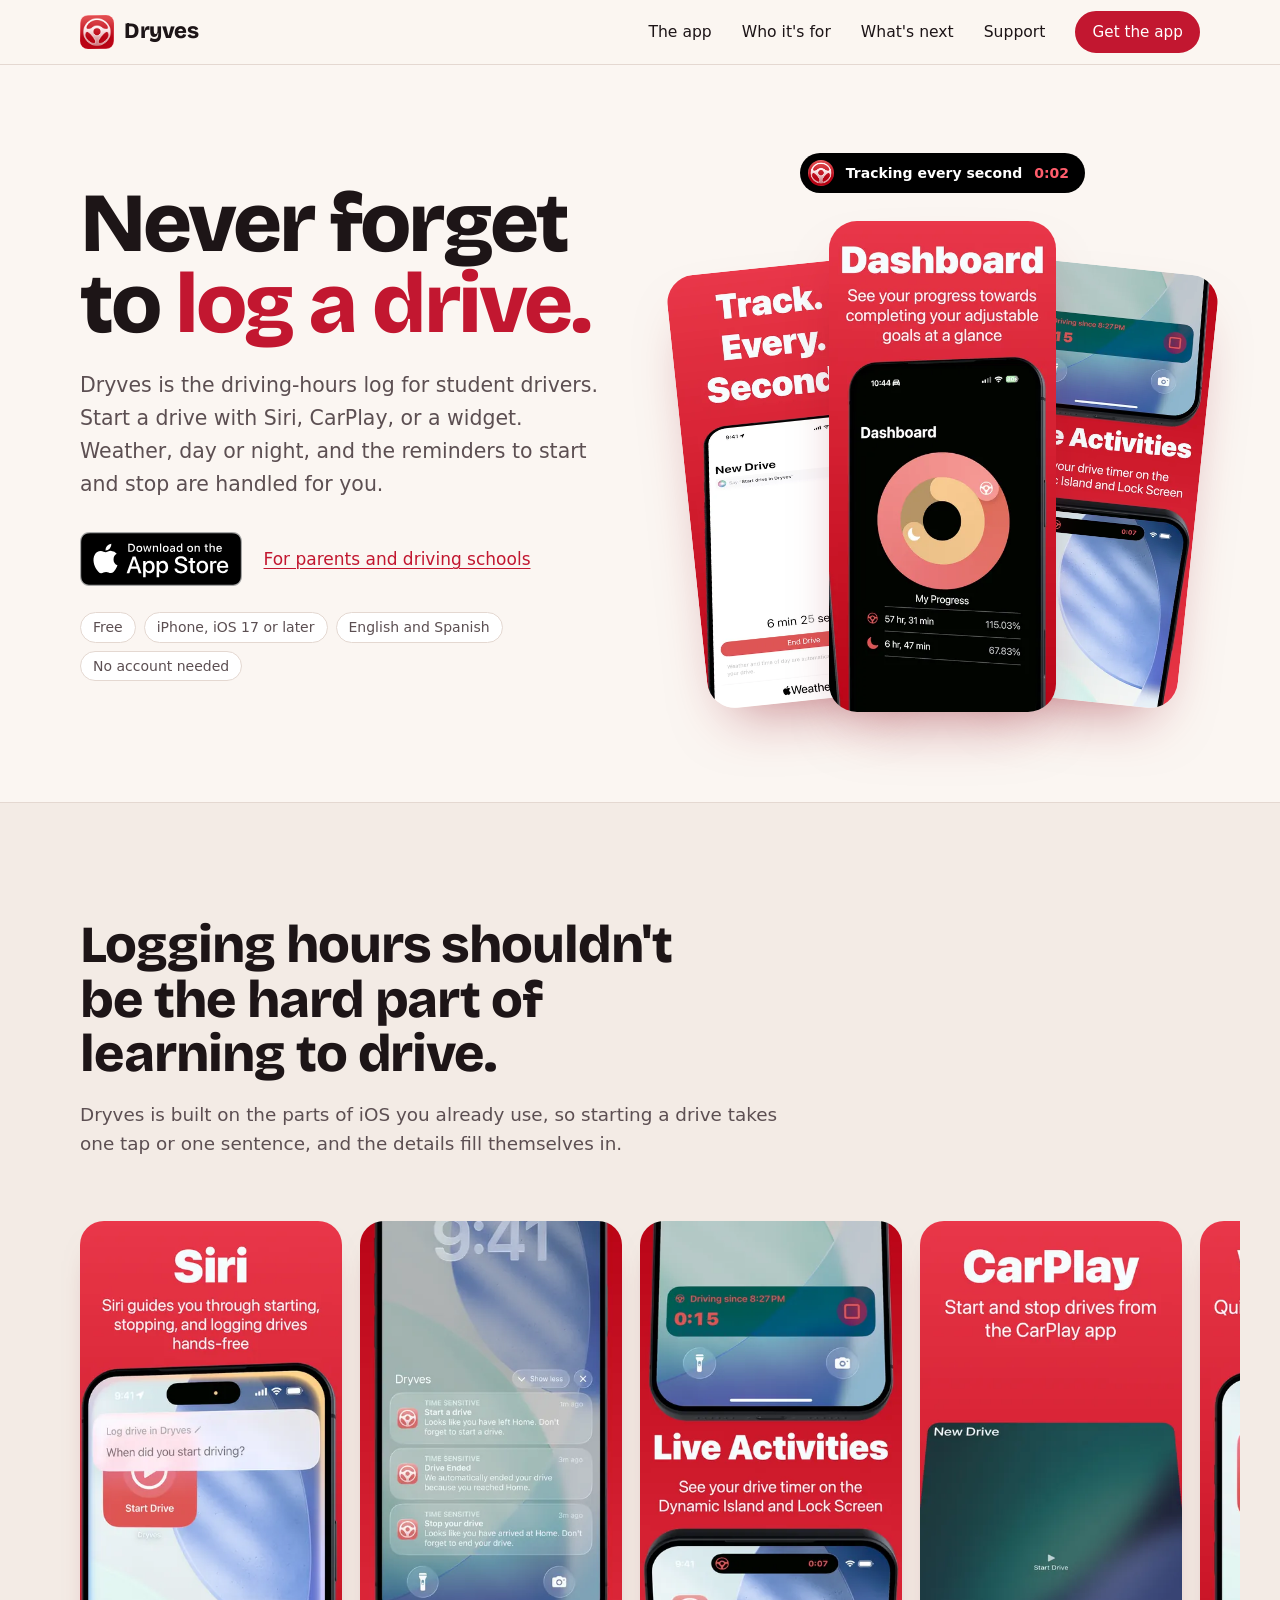
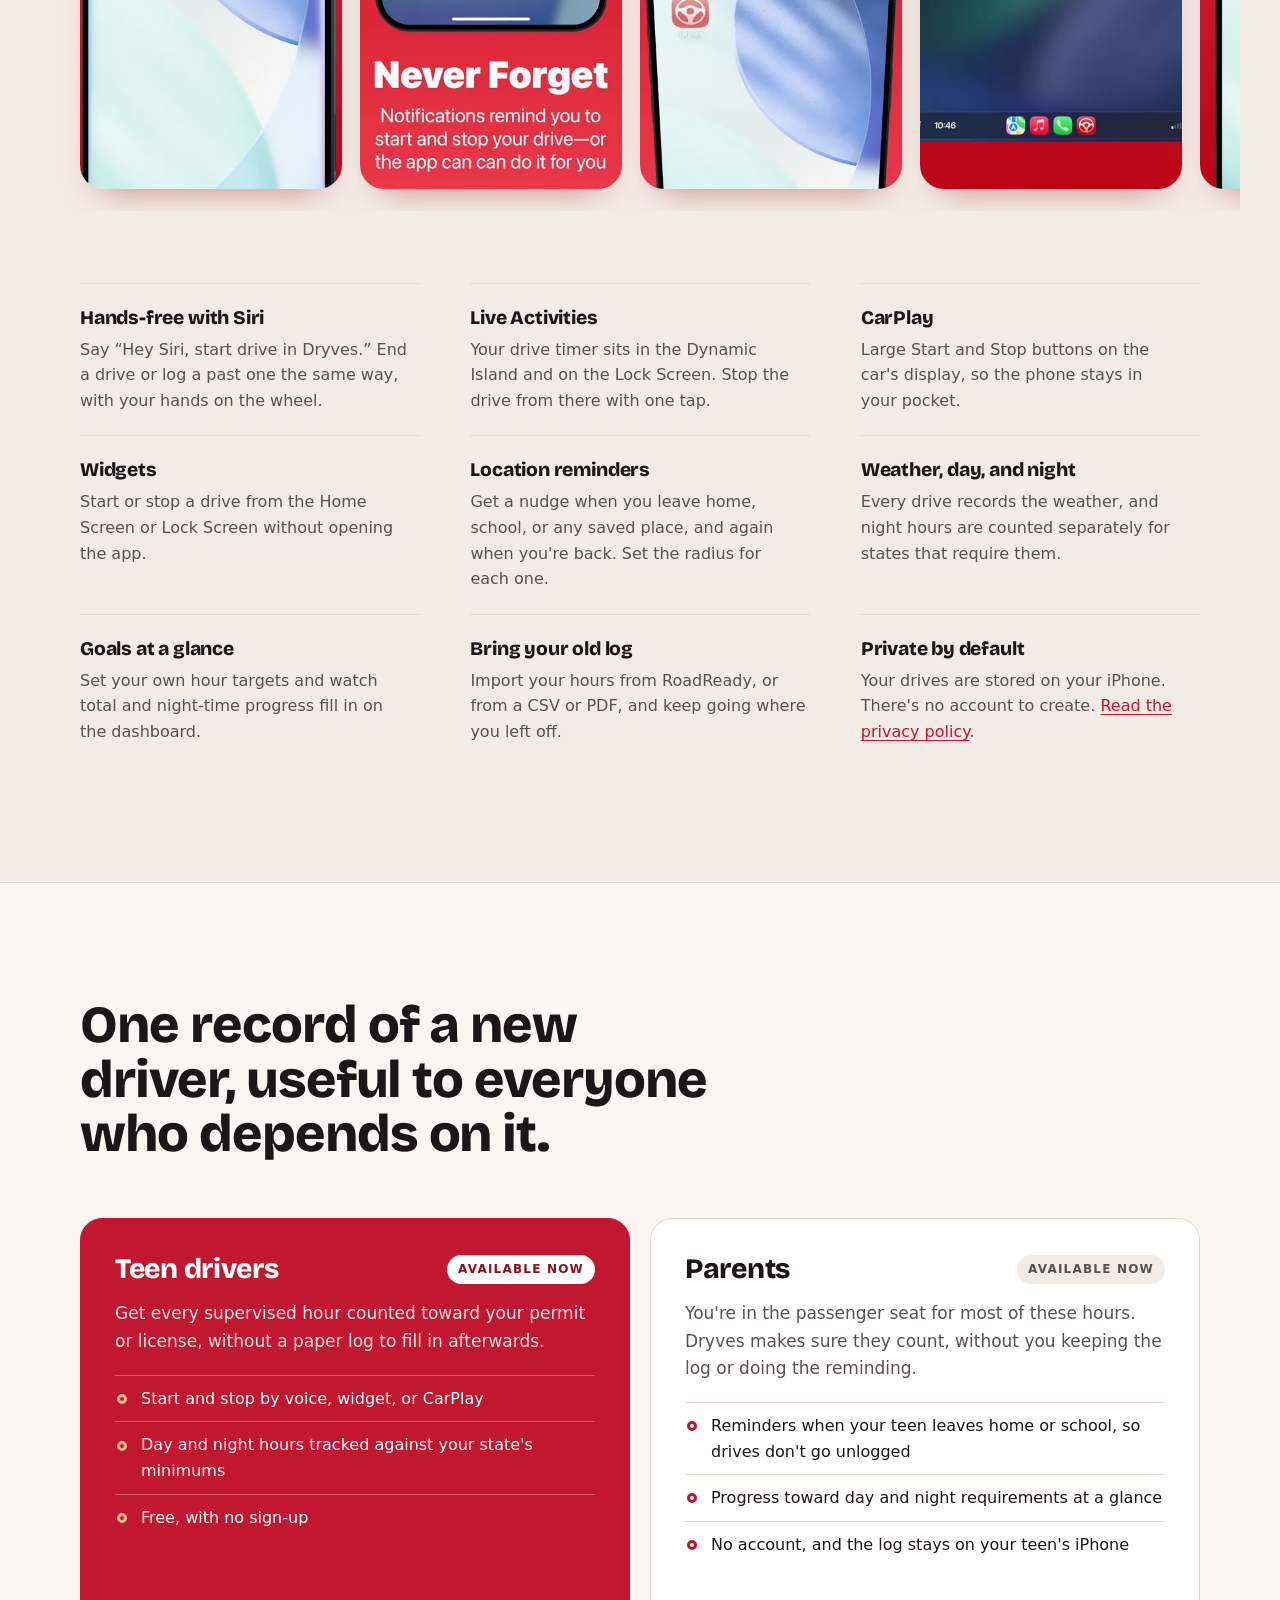
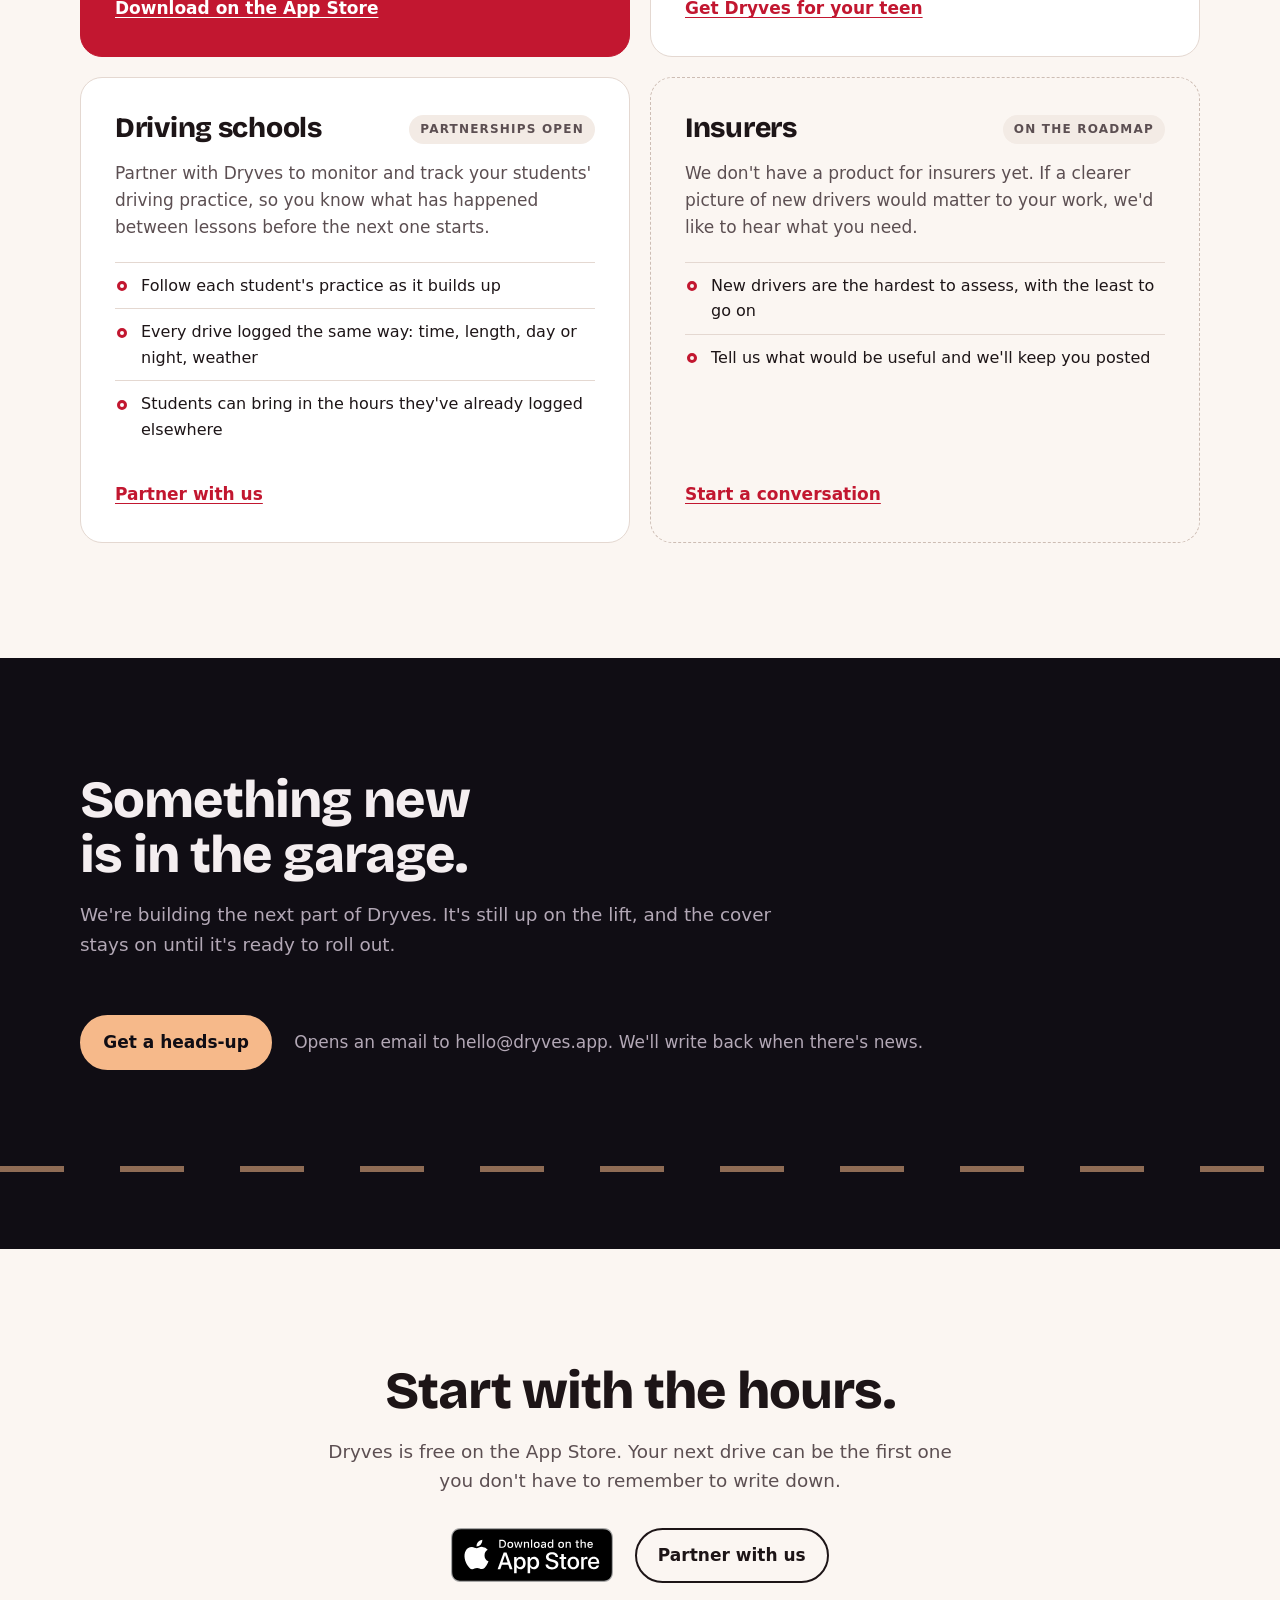
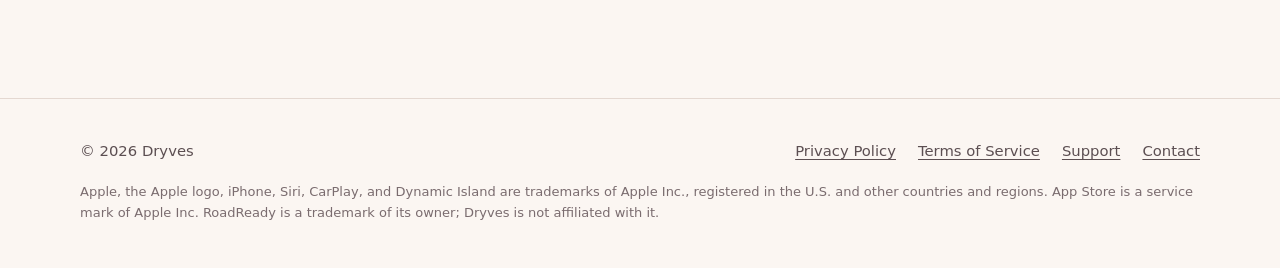
==== public/index.html @ 14ebb4ff "Move site into public/ so only site files are deployed Cloudflare Pages should publish public/ as it" ====
<!DOCTYPE html>
<html lang="en">
<head>
  <meta charset="UTF-8">
  <meta name="viewport" content="width=device-width, initial-scale=1.0">
  <title>Dryves — Never forget to log a drive</title>
  <meta name="description" content="Dryves is the smart driving-hours logger for student drivers, with Siri, CarPlay, Live Activities, and automatic weather and day/night tracking. Built for teen drivers, their parents, and driving schools.">
  <meta name="apple-itunes-app" content="app-id=6759067319">
  <meta name="theme-color" content="#fbf6f2">
  <link rel="canonical" href="https://dryves.app/">
  <link rel="icon" type="image/png" sizes="32x32" href="assets/favicon-32.png">
  <link rel="apple-touch-icon" href="assets/apple-touch-icon.png">
  <meta property="og:type" content="website">
  <meta property="og:url" content="https://dryves.app/">
  <meta property="og:title" content="Dryves — Never forget to log a drive">
  <meta property="og:description" content="The smart driving-hours logger for student drivers. Free on the App Store.">
  <meta property="og:image" content="https://dryves.app/assets/icon-512.png">
  <meta name="twitter:card" content="summary">
  <link rel="preload" href="assets/fonts/bricolage-grotesque-latin-wght.woff2" as="font" type="font/woff2" crossorigin>
  <link rel="stylesheet" href="index.css">
  <script type="application/ld+json">
  {
    "@context": "https://schema.org",
    "@type": "SoftwareApplication",
    "name": "Dryves - Smart Driving Logger",
    "operatingSystem": "iOS 17.0 or later",
    "applicationCategory": "EducationalApplication",
    "url": "https://dryves.app/",
    "downloadUrl": "https://apps.apple.com/us/app/dryves-smart-driving-logger/id6759067319",
    "image": "https://dryves.app/assets/icon-512.png",
    "offers": { "@type": "Offer", "price": "0", "priceCurrency": "USD" }
  }
  </script>
</head>
<body>
  <a class="skip" href="#main">Skip to content</a>

  <header class="site-header">
    <div class="wrap">
      <a class="brand" href="/" aria-current="page">
        <img src="assets/icon-96.png" alt="" width="34" height="34">Dryves
      </a>
      <nav class="site-nav" aria-label="Main">
        <a href="#app">The app</a>
        <a href="#who">Who it's for</a>
        <a href="#next">What's next</a>
        <a href="/support.html">Support</a>
        <a class="btn small" href="https://apps.apple.com/us/app/dryves-smart-driving-logger/id6759067319">Get the app</a>
      </nav>
    </div>
  </header>

  <main id="main">

    <section class="hero">
      <div class="wrap">
        <div>
          <h1>Never forget to <em>log a drive.</em></h1>
          <p class="lede">Dryves is the driving-hours log for student drivers. Start a drive with Siri, CarPlay, or a widget. Weather, day or night, and the reminders to start and stop are handled for you.</p>
          <div class="cta">
            <a class="badge-link" href="https://apps.apple.com/us/app/dryves-smart-driving-logger/id6759067319">
              <img src="assets/app-store-badge.svg" alt="Download on the App Store" width="162" height="54">
            </a>
            <a href="#who">For parents and driving schools</a>
          </div>
          <ul class="facts">
            <li>Free</li>
            <li>iPhone, iOS 17 or later</li>
            <li>English and Spanish</li>
            <li>No account needed</li>
          </ul>
        </div>

        <div class="fan-col">
          <p class="island">
            <img src="assets/icon-96.png" alt="" width="26" height="26">
            Tracking every second
            <time id="timer" aria-hidden="true">0:00</time>
          </p>
        <div class="fan">
          <img src="assets/screenshots/new-drive-400.webp" srcset="assets/screenshots/new-drive-400.webp 400w, assets/screenshots/new-drive.webp 800w" sizes="(max-width: 860px) 42vw, 22vw" width="800" height="1734" alt="Dryves New Drive screen with a running drive timer and an End Drive button.">
          <img src="assets/screenshots/dashboard-400.webp" srcset="assets/screenshots/dashboard-400.webp 400w, assets/screenshots/dashboard.webp 800w" sizes="(max-width: 860px) 48vw, 25vw" width="800" height="1734" alt="Dryves Dashboard showing a progress ring with total and night hours measured against goals.">
          <img src="assets/screenshots/live-activities-400.webp" srcset="assets/screenshots/live-activities-400.webp 400w, assets/screenshots/live-activities.webp 800w" sizes="(max-width: 860px) 42vw, 22vw" width="800" height="1734" alt="A Dryves drive timer shown in the Dynamic Island and on the Lock Screen.">
        </div>
        </div>
      </div>
    </section>

    <section class="app" id="app">
      <div class="wrap">
        <div class="section-head">
          <h2>Logging hours shouldn't be the hard part of learning to drive.</h2>
          <p>Dryves is built on the parts of iOS you already use, so starting a drive takes one tap or one sentence, and the details fill themselves in.</p>
        </div>

        <div class="strip" role="region" aria-label="App screenshots" tabindex="0">
          <img loading="lazy" src="assets/screenshots/siri-400.webp" srcset="assets/screenshots/siri-400.webp 400w, assets/screenshots/siri.webp 800w" sizes="262px" width="800" height="1734" alt="Siri: Siri guides you through starting, stopping, and logging drives hands-free.">
          <img loading="lazy" src="assets/screenshots/reminders-400.webp" srcset="assets/screenshots/reminders-400.webp 400w, assets/screenshots/reminders.webp 800w" sizes="262px" width="800" height="1734" alt="Never Forget: notifications remind you to start and stop your drive, or the app can do it for you.">
          <img loading="lazy" src="assets/screenshots/live-activities-400.webp" srcset="assets/screenshots/live-activities-400.webp 400w, assets/screenshots/live-activities.webp 800w" sizes="262px" width="800" height="1734" alt="Live Activities: see your drive timer on the Dynamic Island and Lock Screen.">
          <img loading="lazy" src="assets/screenshots/carplay-400.webp" srcset="assets/screenshots/carplay-400.webp 400w, assets/screenshots/carplay.webp 800w" sizes="262px" width="800" height="1734" alt="CarPlay: start and stop drives from the CarPlay app.">
          <img loading="lazy" src="assets/screenshots/widgets-400.webp" srcset="assets/screenshots/widgets-400.webp 400w, assets/screenshots/widgets.webp 800w" sizes="262px" width="800" height="1734" alt="Widgets: quickly start and stop drives with widgets.">
          <img loading="lazy" src="assets/screenshots/automation-400.webp" srcset="assets/screenshots/automation-400.webp 400w, assets/screenshots/automation.webp 800w" sizes="262px" width="800" height="1734" alt="Automation: weather and time of day are automatically set for your drives.">
          <img loading="lazy" src="assets/screenshots/import-400.webp" srcset="assets/screenshots/import-400.webp 400w, assets/screenshots/import.webp 800w" sizes="262px" width="800" height="1734" alt="Import Drives Effortlessly: import drives from RoadReady in less than a minute.">
          <img loading="lazy" src="assets/screenshots/drive-log-400.webp" srcset="assets/screenshots/drive-log-400.webp 400w, assets/screenshots/drive-log.webp 800w" sizes="262px" width="800" height="1734" alt="Comprehensive Log: detailed information is stored for each drive in a searchable list.">
          <img loading="lazy" src="assets/screenshots/dashboard-400.webp" srcset="assets/screenshots/dashboard-400.webp 400w, assets/screenshots/dashboard.webp 800w" sizes="262px" width="800" height="1734" alt="Dashboard: see your progress towards completing your adjustable goals at a glance.">
        </div>

        <ul class="features">
          <li>
            <h3>Hands-free with Siri</h3>
            <p>Say “Hey Siri, start drive in Dryves.” End a drive or log a past one the same way, with your hands on the wheel.</p>
          </li>
          <li>
            <h3>Live Activities</h3>
            <p>Your drive timer sits in the Dynamic Island and on the Lock Screen. Stop the drive from there with one tap.</p>
          </li>
          <li>
            <h3>CarPlay</h3>
            <p>Large Start and Stop buttons on the car's display, so the phone stays in your pocket.</p>
          </li>
          <li>
            <h3>Widgets</h3>
            <p>Start or stop a drive from the Home Screen or Lock Screen without opening the app.</p>
          </li>
          <li>
            <h3>Location reminders</h3>
            <p>Get a nudge when you leave home, school, or any saved place, and again when you're back. Set the radius for each one.</p>
          </li>
          <li>
            <h3>Weather, day, and night</h3>
            <p>Every drive records the weather, and night hours are counted separately for states that require them.</p>
          </li>
          <li>
            <h3>Goals at a glance</h3>
            <p>Set your own hour targets and watch total and night-time progress fill in on the dashboard.</p>
          </li>
          <li>
            <h3>Bring your old log</h3>
            <p>Import your hours from RoadReady, or from a CSV or PDF, and keep going where you left off.</p>
          </li>
          <li>
            <h3>Private by default</h3>
            <p>Your drives are stored on your iPhone. There's no account to create. <a href="/privacy.html">Read the privacy policy</a>.</p>
          </li>
        </ul>
      </div>
    </section>

    <section id="who">
      <div class="wrap">
        <div class="section-head">
          <h2>One record of a new driver, useful to everyone who depends on it.</h2>
        </div>

        <div class="audiences">
          <article class="aud now">
            <div class="aud-head">
              <h3>Teen drivers</h3>
              <p class="tag">Available now</p>
            </div>
            <p>Get every supervised hour counted toward your permit or license, without a paper log to fill in afterwards.</p>
            <ul>
              <li>Start and stop by voice, widget, or CarPlay</li>
              <li>Day and night hours tracked against your state's minimums</li>
              <li>Free, with no sign-up</li>
            </ul>
            <a class="more" href="https://apps.apple.com/us/app/dryves-smart-driving-logger/id6759067319">Download on the App Store</a>
          </article>

          <article class="aud">
            <div class="aud-head">
              <h3>Parents</h3>
              <p class="tag">Available now</p>
            </div>
            <p>You're in the passenger seat for most of these hours. Dryves makes sure they count, without you keeping the log or doing the reminding.</p>
            <ul>
              <li>Reminders when your teen leaves home or school, so drives don't go unlogged</li>
              <li>Progress toward day and night requirements at a glance</li>
              <li>No account, and the log stays on your teen's iPhone</li>
            </ul>
            <a class="more" href="https://apps.apple.com/us/app/dryves-smart-driving-logger/id6759067319">Get Dryves for your teen</a>
          </article>

          <article class="aud">
            <div class="aud-head">
              <h3>Driving schools</h3>
              <p class="tag">Partnerships open</p>
            </div>
            <p>Partner with Dryves to monitor and track your students' driving practice, so you know what has happened between lessons before the next one starts.</p>
            <ul>
              <li>Follow each student's practice as it builds up</li>
              <li>Every drive logged the same way: time, length, day or night, weather</li>
              <li>Students can bring in the hours they've already logged elsewhere</li>
            </ul>
            <a class="more" href="mailto:partners@dryves.app?subject=Dryves%20for%20driving%20schools">Partner with us</a>
          </article>

          <article class="aud later">
            <div class="aud-head">
              <h3>Insurers</h3>
              <p class="tag">On the roadmap</p>
            </div>
            <p>We don't have a product for insurers yet. If a clearer picture of new drivers would matter to your work, we'd like to hear what you need.</p>
            <ul>
              <li>New drivers are the hardest to assess, with the least to go on</li>
              <li>Tell us what would be useful and we'll keep you posted</li>
            </ul>
            <a class="more" href="mailto:partners@dryves.app?subject=Dryves%20and%20insurance">Start a conversation</a>
          </article>
        </div>
      </div>
    </section>

    <section class="night" id="next">
      <div class="wrap">
        <div class="section-head">
          <h2>Something new is in the garage.</h2>
          <p>We're building the next part of Dryves. It's still up on the lift, and the cover stays on until it's ready to roll out.</p>
        </div>
        <div class="cta-row">
          <a class="btn" href="mailto:hello@dryves.app?subject=Tell%20me%20what%27s%20next%20for%20Dryves">Get a heads-up</a>
          <span>Opens an email to hello@dryves.app. We'll write back when there's news.</span>
        </div>
      </div>
      <div class="lane" aria-hidden="true"></div>
    </section>

    <section class="closing">
      <div class="wrap">
        <h2>Start with the hours.</h2>
        <p>Dryves is free on the App Store. Your next drive can be the first one you don't have to remember to write down.</p>
        <div class="cta">
          <a class="badge-link" href="https://apps.apple.com/us/app/dryves-smart-driving-logger/id6759067319">
            <img src="assets/app-store-badge.svg" alt="Download on the App Store" width="162" height="54">
          </a>
          <a class="btn ghost" href="mailto:partners@dryves.app?subject=Dryves%20partnership">Partner with us</a>
        </div>
      </div>
    </section>

  </main>

  <footer class="site-footer">
    <div class="wrap">
      <span>&copy; <span id="year">2026</span> Dryves</span>
      <nav aria-label="Footer">
        <a href="/privacy.html">Privacy Policy</a>
        <a href="/terms.html">Terms of Service</a>
        <a href="/support.html">Support</a>
        <a href="mailto:hello@dryves.app">Contact</a>
      </nav>
      <p class="legal">Apple, the Apple logo, iPhone, Siri, CarPlay, and Dynamic Island are trademarks of Apple Inc., registered in the U.S. and other countries and regions. App Store is a service mark of Apple Inc. RoadReady is a trademark of its owner; Dryves is not affiliated with it.</p>
    </div>
  </footer>

  <script>
    document.getElementById('year').textContent = new Date().getFullYear();
    (function () {
      var el = document.getElementById('timer'), start = Date.now();
      setInterval(function () {
        var s = Math.floor((Date.now() - start) / 1000);
        el.textContent = Math.floor(s / 60) + ':' + String(s % 60).padStart(2, '0');
      }, 1000);
    })();
  </script>
</body>
</html>
---- public/index.css ----
/* Dryves — dryves.app */

@font-face {
  font-family: "Bricolage Grotesque";
  font-style: normal;
  font-weight: 200 800;
  font-display: swap;
  src: url("assets/fonts/bricolage-grotesque-latin-wght.woff2") format("woff2");
}

:root {
  color-scheme: light;

  --red: #e93749;        /* App Store screenshot red */
  --red-deep: #c21730;   /* buttons, links: passes AA with white */
  --red-ink: #8f0e20;
  --peach: #f6b98a;      /* the "day" arc on the in-app progress ring */
  --paper: #fbf6f2;
  --paper-2: #f3ebe5;
  --ink: #1d1517;
  --ink-2: #5c4f52;
  --rule: #e4d8d1;
  --night: #100d14;
  --night-2: #1b1622;
  --night-rule: #322a3b;
  --night-ink: #f4eef0;
  --night-ink-2: #b3a8b6;

  --display: "Bricolage Grotesque", ui-rounded, system-ui, sans-serif;
  --body: system-ui, -apple-system, "Segoe UI", Roboto, "Helvetica Neue", sans-serif;

  --wrap: 1120px;
  --gutter: clamp(20px, 5vw, 40px);
  --radius: 22px;
}

*, *::before, *::after { box-sizing: border-box; }

html { scroll-behavior: smooth; scroll-padding-top: 84px; -webkit-text-size-adjust: 100%; }

body {
  margin: 0;
  background: var(--paper);
  color: var(--ink);
  font-family: var(--body);
  font-size: 1.0625rem;
  line-height: 1.6;
  -webkit-font-smoothing: antialiased;
}

img { max-width: 100%; height: auto; display: block; }

a { color: var(--red-deep); text-underline-offset: 0.18em; text-decoration-thickness: 0.07em; }
::selection { background: var(--red-deep); color: #fff; }
.night ::selection { background: var(--peach); color: var(--night); }
.aud.now ::selection { background: #fff; color: var(--red-ink); }
a:hover { color: var(--red-ink); }

:focus-visible { outline: 3px solid var(--red-deep); outline-offset: 3px; border-radius: 6px; }
.night :focus-visible { outline-color: var(--peach); }
.aud.now :focus-visible { outline-color: #fff; }

h1, h2, h3 {
  font-family: var(--display);
  font-weight: 800;
  letter-spacing: -0.02em;
  line-height: 1.05;
  margin: 0;
  text-wrap: balance;
}
h1 { font-size: clamp(2.75rem, 7.2vw, 5.25rem); letter-spacing: -0.035em; line-height: 0.96; }
h2 { font-size: clamp(2rem, 4.4vw, 3.25rem); }
h3 { font-size: 1.375rem; letter-spacing: -0.01em; line-height: 1.2; }
p { margin: 0; text-wrap: pretty; }

.wrap { width: 100%; max-width: calc(var(--wrap) + 2 * var(--gutter)); margin-inline: auto; padding-inline: var(--gutter); }

.skip {
  position: absolute; left: 12px; top: -60px; z-index: 100;
  background: var(--ink); color: #fff; padding: 10px 16px; border-radius: 10px;
}
.skip:focus, .skip:hover { color: #fff; }
.skip:focus { top: 12px; }

/* ---------- Header ---------- */

.site-header {
  position: sticky; top: 0; z-index: 50;
  background: color-mix(in srgb, var(--paper) 86%, transparent);
  backdrop-filter: saturate(1.4) blur(14px);
  -webkit-backdrop-filter: saturate(1.4) blur(14px);
  border-bottom: 1px solid var(--rule);
}
.site-header .wrap { display: flex; align-items: center; gap: 20px; min-height: 64px; }

.brand {
  display: inline-flex; align-items: center; gap: 10px;
  font-family: var(--display); font-weight: 800; font-size: 1.375rem; letter-spacing: -0.02em;
  color: var(--ink); text-decoration: none;
}
.brand:hover { color: var(--ink); }
.brand img { width: 34px; height: 34px; border-radius: 8px; }

.site-nav { margin-left: auto; display: flex; align-items: center; gap: clamp(14px, 2.4vw, 30px); }
.site-nav a { color: var(--ink); text-decoration: none; font-size: 0.975rem; font-weight: 500; padding-block: 10px; }
.site-nav a:hover, .site-nav a[aria-current="page"] { color: var(--red-deep); }

.btn {
  display: inline-flex; align-items: center; justify-content: center; gap: 8px;
  padding: 0.7em 1.25em; border-radius: 999px;
  background: var(--red-deep); color: #fff; font-weight: 650; text-decoration: none;
  border: 2px solid var(--red-deep);
  transition: background-color 0.15s, border-color 0.15s, color 0.15s;
}
.btn:active { transform: translateY(1px); }
.btn:hover { background: var(--red-ink); border-color: var(--red-ink); color: #fff; }
.btn.small { padding: 0.45em 1em; font-size: 0.95rem; }
.site-nav a.btn, .site-nav a.btn:hover { color: #fff; }
.btn.ghost { background: transparent; color: var(--ink); border-color: var(--ink); }
.btn.ghost:hover { background: var(--ink); color: var(--paper); border-color: var(--ink); }
.night .btn { background: var(--peach); border-color: var(--peach); color: var(--night); }
.night .btn:hover { background: #fff; border-color: #fff; color: var(--night); }

@media (max-width: 760px) {
  .site-nav a:not(.btn) { display: none; }
}

/* ---------- Hero ---------- */

.hero { padding-block: clamp(40px, 7vw, 88px) clamp(48px, 7vw, 96px); overflow: hidden; }
.hero .wrap { display: grid; grid-template-columns: minmax(0, 1.05fr) minmax(0, 1fr); gap: clamp(32px, 5vw, 72px); align-items: center; }

/* Live Activity–style pill: the app's own drive timer, counting your time on the page */
.fan-col { display: grid; justify-items: center; gap: clamp(18px, 2.4vw, 28px); min-width: 0; }
.island {
  display: inline-flex; align-items: center; gap: 12px;
  background: #000; color: #fff; border-radius: 999px;
  padding: 7px 16px 7px 8px;
  font-size: 0.875rem; font-weight: 550;
}
.island img { width: 26px; height: 26px; border-radius: 50%; }
.island time {
  color: #ff5d6c; font-variant-numeric: tabular-nums; font-weight: 700;
  min-width: 3.2ch; text-align: right;
}

.hero h1 em { font-style: normal; color: var(--red-deep); }
.hero .lede { margin-top: 24px; font-size: clamp(1.125rem, 1.6vw, 1.3rem); color: var(--ink-2); max-width: 34em; }
.hero .cta { margin-top: 32px; display: flex; flex-wrap: wrap; align-items: center; gap: 14px 22px; }
.badge-link { display: inline-block; border-radius: 9px; transition: transform 0.25s cubic-bezier(0.16, 1, 0.3, 1); }
.badge-link:hover { transform: translateY(-2px); }
.badge-link:active { transform: none; }
.badge-link img { height: 54px; width: auto; }
.facts { margin: 26px 0 0; padding: 0; list-style: none; display: flex; flex-wrap: wrap; gap: 8px; font-size: 0.875rem; color: var(--ink-2); }
.facts li { border: 1px solid var(--rule); border-radius: 999px; padding: 3px 12px; background: #fff; }

.fan { display: flex; justify-content: center; align-items: center; width: 100%; }
.fan img {
  width: 39%; flex: none; border-radius: clamp(16px, 2.4vw, 28px);
  box-shadow: 0 30px 60px -28px rgba(143, 14, 32, 0.55), 0 2px 0 rgba(255, 255, 255, 0.25) inset;
}
.fan img:nth-child(1) { transform: rotate(-6deg) translateY(4%); margin-right: -11%; }
.fan img:nth-child(2) { z-index: 1; width: 44%; }
.fan img:nth-child(3) { transform: rotate(6deg) translateY(4%); margin-left: -11%; }

/* the one authored moment: the side screens deal out from behind the centre one */
@media (prefers-reduced-motion: no-preference) {
  .fan img:nth-child(1) { animation: deal-left 0.9s cubic-bezier(0.16, 1, 0.3, 1) 0.15s backwards; }
  .fan img:nth-child(3) { animation: deal-right 0.9s cubic-bezier(0.16, 1, 0.3, 1) 0.15s backwards; }
}
@keyframes deal-left { from { transform: translateX(52%) scale(0.94); } }
@keyframes deal-right { from { transform: translateX(-52%) scale(0.94); } }

@media (max-width: 860px) {
  .hero .wrap { grid-template-columns: 1fr; }
  .fan-col { max-width: 520px; margin-inline: auto; }
}

/* ---------- Sections ---------- */

section { padding-block: clamp(64px, 9vw, 120px); }
.section-head { max-width: 46rem; margin-bottom: clamp(32px, 5vw, 56px); }
.section-head p { margin-top: 18px; font-size: 1.15rem; color: var(--ink-2); }
.night .section-head p { color: var(--night-ink-2); }

/* Screenshot strip */
.app { background: var(--paper-2); border-block: 1px solid var(--rule); }
.strip {
  display: flex; gap: 18px; overflow-x: auto; scroll-snap-type: x proximity;
  padding: 6px var(--gutter) 22px; margin-inline: calc(-1 * var(--gutter));
  scrollbar-width: thin; scrollbar-color: var(--red-deep) transparent;
}
.strip::-webkit-scrollbar { height: 6px; }
.strip::-webkit-scrollbar-thumb { background: var(--red-deep); border-radius: 999px; }
.strip::-webkit-scrollbar-track { background: transparent; }
.strip img {
  flex: none; width: min(262px, 68vw); border-radius: 24px; scroll-snap-align: center;
  box-shadow: 0 18px 34px -22px rgba(143, 14, 32, 0.6);
}

.features {
  list-style: none; margin: clamp(40px, 6vw, 72px) 0 0; padding: 0;
  display: grid; grid-template-columns: repeat(auto-fit, minmax(250px, 1fr)); gap: 0 clamp(28px, 4vw, 56px);
}
.features li { padding: 22px 0; border-top: 1px solid var(--rule); }
.features h3 { font-size: 1.2rem; }
.features p { margin-top: 8px; color: var(--ink-2); font-size: 1rem; }

/* Audiences */
.audiences { display: grid; grid-template-columns: repeat(2, minmax(0, 1fr)); gap: 20px; }
.aud {
  display: flex; flex-direction: column; background: #fff; border: 1px solid var(--rule);
  border-radius: var(--radius); padding: clamp(24px, 3vw, 34px);
}
.aud.now { background: var(--red-deep); border-color: var(--red-deep); color: #fff; }
.aud-head { display: flex; flex-wrap: wrap; align-items: center; justify-content: space-between; gap: 10px 16px; }
.tag {
  font-size: 0.75rem; font-weight: 700; letter-spacing: 0.1em; text-transform: uppercase;
  padding: 5px 11px; border-radius: 999px; background: var(--paper-2); color: var(--ink-2);
}
.aud.now .tag { background: #fff; color: var(--red-ink); }
.aud h3 { font-size: 1.75rem; }
.aud > p { margin-top: 14px; color: var(--ink-2); }
.aud.now > p { color: #ffe3e6; }
.aud ul { margin: 20px 0 28px; padding: 0; list-style: none; font-size: 1rem; }
.aud li { padding: 10px 0 10px 26px; border-top: 1px solid var(--rule); position: relative; }
.aud.now li { border-color: rgba(255, 255, 255, 0.28); }
.aud li::before {
  content: ""; position: absolute; left: 2px; top: 1.15em; width: 10px; height: 10px; border-radius: 50%;
  border: 3px solid var(--red-deep);
}
.aud.now li::before { border-color: var(--peach); }
.aud .more { margin-top: auto; font-weight: 650; }
.aud.now .more { color: #fff; }

.aud.later { background: transparent; border-style: dashed; border-color: #cdbdb4; }

@media (max-width: 760px) { .audiences { grid-template-columns: 1fr; } }

/* What's next — the night section */
.night { background: var(--night); color: var(--night-ink); position: relative; overflow: hidden; }
.night::before {
  /* headlights on a dark road */
  content: ""; position: absolute; inset: auto -10% -55% -10%; height: 90%;
  background: radial-gradient(50% 60% at 50% 100%, rgba(233, 55, 73, 0.34), transparent 70%);
  pointer-events: none;
}
.night .wrap { position: relative; }
.night a { color: var(--peach); }
.night .cta-row { margin-top: 0; display: flex; flex-wrap: wrap; align-items: center; gap: 14px 22px; color: var(--night-ink-2); }

/* a road centre line running out of the section */
.lane {
  position: relative; height: 6px; margin-top: clamp(56px, 8vw, 96px); margin-bottom: calc(-1 * clamp(20px, 3vw, 40px));
  background: repeating-linear-gradient(90deg, var(--peach) 0 64px, transparent 64px 120px); opacity: 0.55;
}

/* Closing CTA */
.closing { text-align: center; }
.closing h2 { max-width: 16em; margin-inline: auto; }
.closing p { margin: 18px auto 0; max-width: 34em; color: var(--ink-2); font-size: 1.15rem; }
.closing .cta { margin-top: 32px; display: flex; flex-wrap: wrap; justify-content: center; align-items: center; gap: 14px 22px; }

/* ---------- Footer ---------- */

.site-footer { border-top: 1px solid var(--rule); padding-block: 32px 44px; font-size: 0.925rem; color: var(--ink-2); }
.site-footer .wrap { display: flex; flex-wrap: wrap; gap: 12px 28px; align-items: center; }
.site-footer nav { display: flex; flex-wrap: wrap; gap: 0 22px; margin-left: auto; }
.site-footer a { color: var(--ink-2); padding-block: 8px; }
.site-footer a:hover { color: var(--red-deep); }
.legal { flex-basis: 100%; font-size: 0.8125rem; color: #7a6c6f; }

/* ---------- Text pages (privacy, support) ---------- */

.page { padding-block: clamp(48px, 7vw, 88px); }
.page .wrap { max-width: calc(41rem + 2 * var(--gutter)); }
.page h1 { font-size: clamp(2.5rem, 6vw, 4rem); margin-bottom: 28px; }
.page h2 { font-size: 1.5rem; letter-spacing: -0.01em; line-height: 1.2; margin: 44px 0 12px; }
.page p + p, .page ul + p { margin-top: 16px; }
.page ul { margin: 12px 0 0; padding-left: 1.25em; }
.page li + li { margin-top: 8px; }
.page li::marker { color: var(--red-deep); }
.page .effective { color: var(--ink-2); font-size: 0.95rem; margin: -12px 0 24px; }
.page .note { margin-top: 44px; padding-top: 20px; border-top: 1px solid var(--rule); font-size: 0.875rem; color: var(--ink-2); }
.contact-card {
  margin-top: 28px; background: #fff; border: 1px solid var(--rule); border-radius: var(--radius);
  padding: clamp(22px, 3vw, 32px);
}
.contact-card a { font-family: var(--display); font-weight: 700; font-size: clamp(1.15rem, 3.4vw, 1.6rem); overflow-wrap: anywhere; }
.faq dt { font-family: var(--display); font-weight: 700; font-size: 1.15rem; margin-top: 26px; }
.faq dd { margin: 6px 0 0; color: var(--ink-2); }

@media (prefers-reduced-motion: reduce) {
  html { scroll-behavior: auto; }
  * { transition: none !important; }
}

/* 404 */
.lost { text-align: center; padding-block: clamp(72px, 14vw, 160px); }
.lost p { margin: 18px auto 30px; color: var(--ink-2); font-size: 1.15rem; max-width: 30em; }
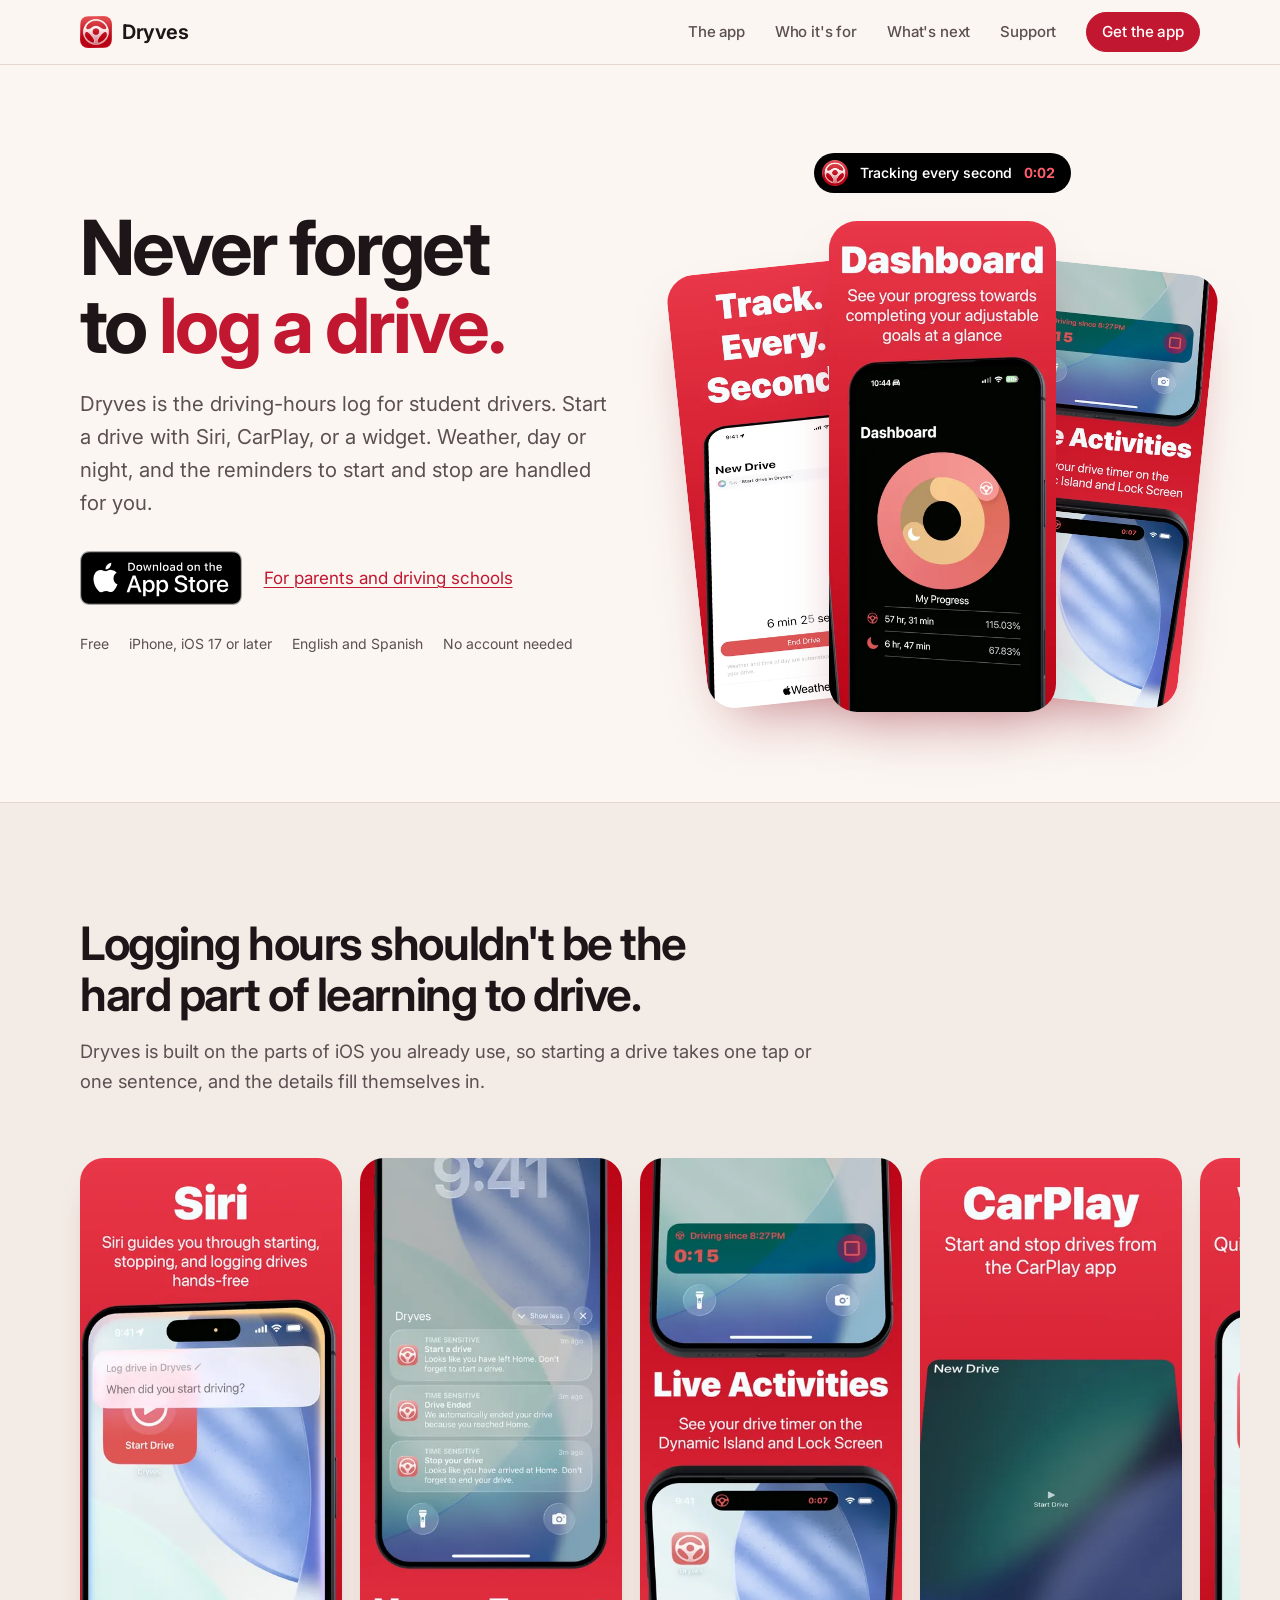
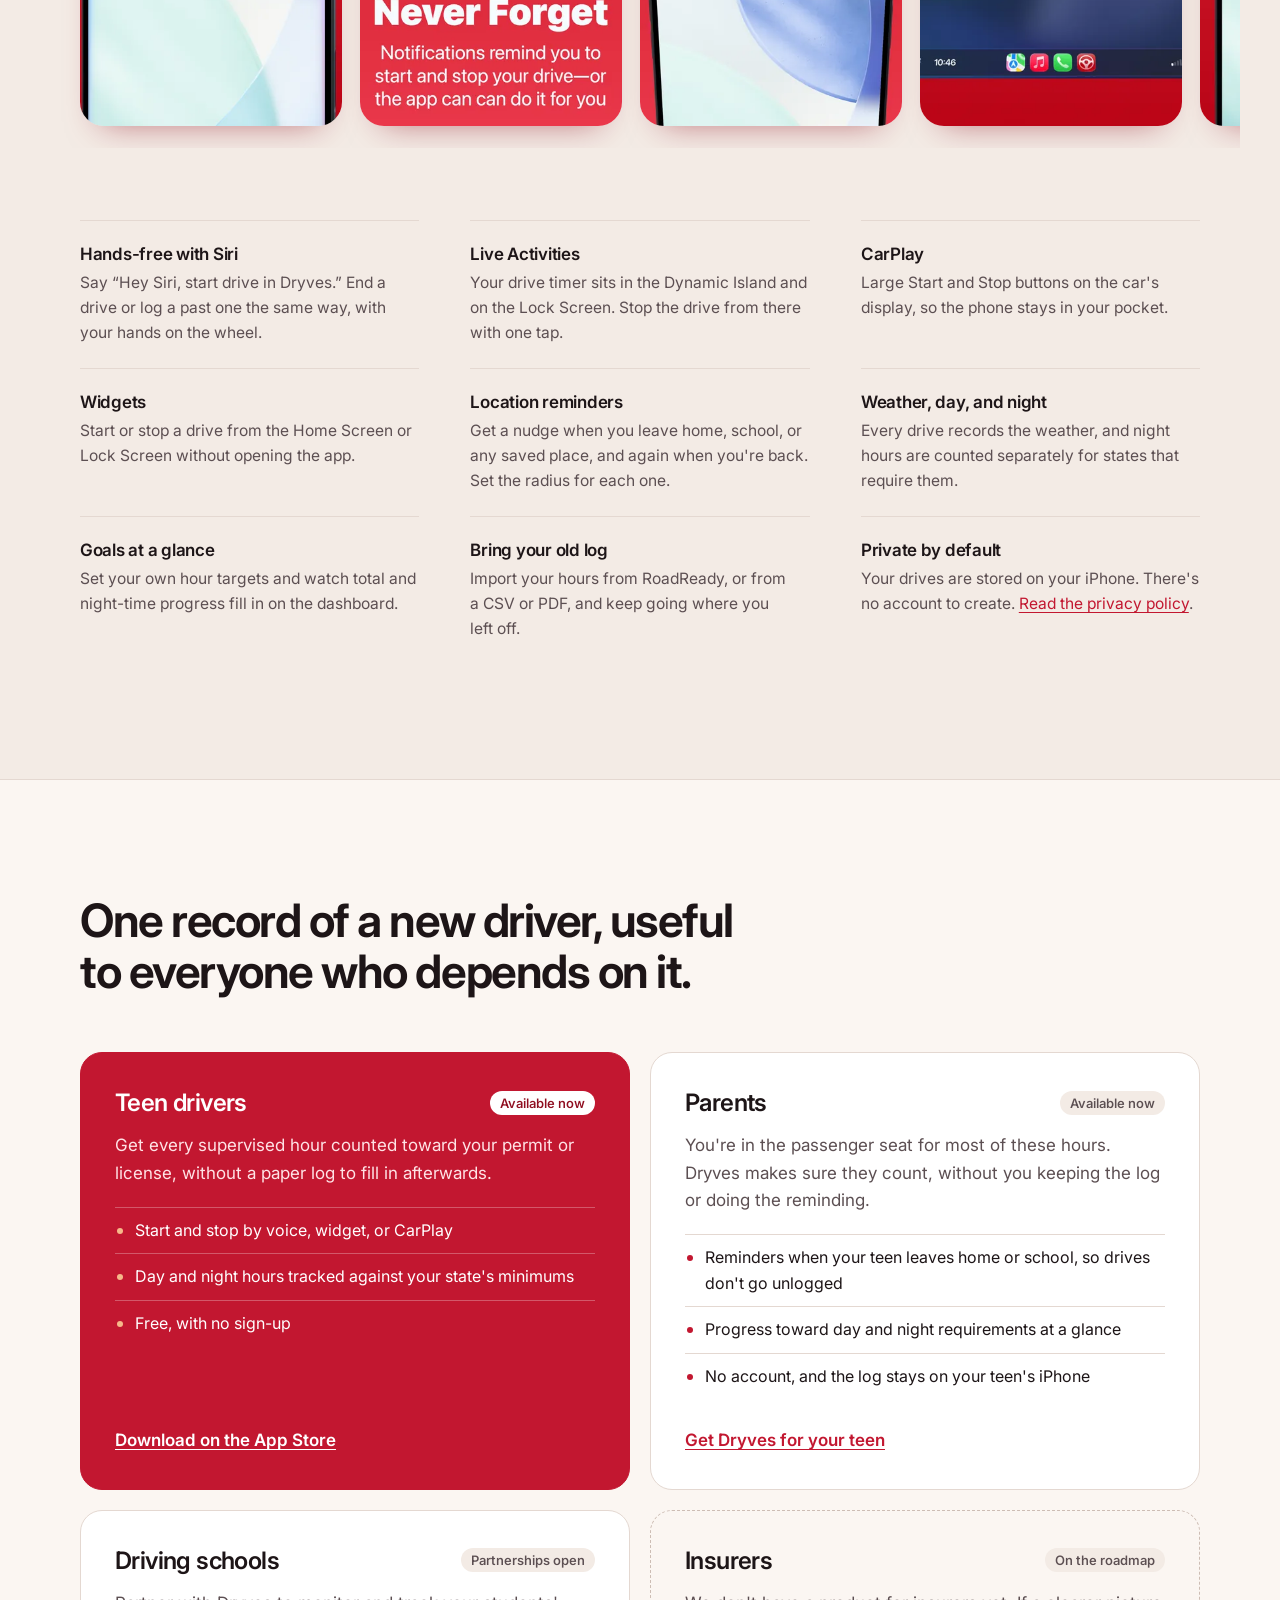
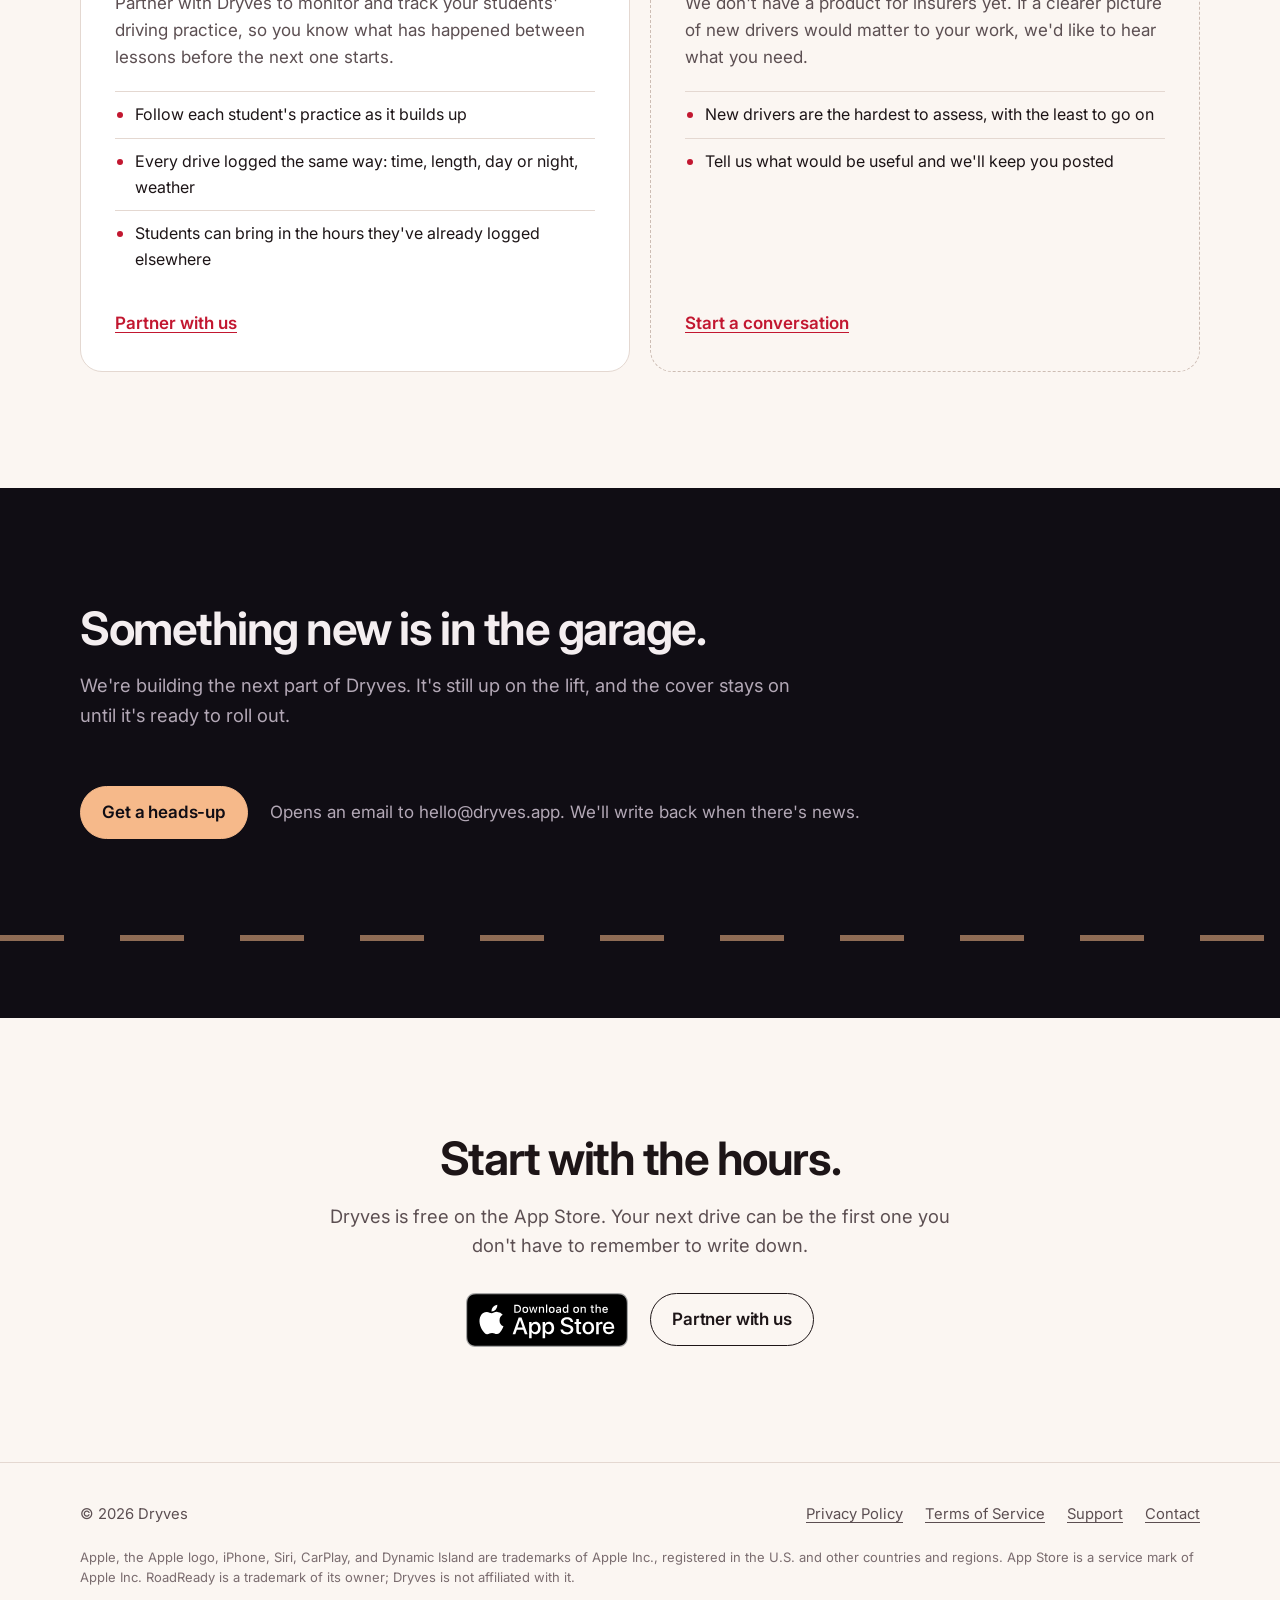
==== commit d3aad1db: "Switch to Inter and tighten typography Replace Bricolage Grotesque with self-hosted Inter (variable," ====
--- a/public/index.html
+++ b/public/index.html
@@ -16,7 +16,7 @@
   <meta property="og:description" content="The smart driving-hours logger for student drivers. Free on the App Store.">
   <meta property="og:image" content="https://dryves.app/assets/icon-512.png">
   <meta name="twitter:card" content="summary">
-  <link rel="preload" href="assets/fonts/bricolage-grotesque-latin-wght.woff2" as="font" type="font/woff2" crossorigin>
+  <link rel="preload" href="assets/fonts/inter-latin-var.woff2" as="font" type="font/woff2" crossorigin>
   <link rel="stylesheet" href="index.css">
   <script type="application/ld+json">
   {
--- a/public/index.css
+++ b/public/index.css
@@ -1,11 +1,13 @@
 /* Dryves — dryves.app */
 
+/* Inter (variable: weight + optical size), SIL OFL — see assets/fonts/Inter-LICENSE.txt */
 @font-face {
-  font-family: "Bricolage Grotesque";
+  font-family: "Inter";
   font-style: normal;
-  font-weight: 200 800;
+  font-weight: 100 900;
   font-display: swap;
-  src: url("assets/fonts/bricolage-grotesque-latin-wght.woff2") format("woff2");
+  src: url("assets/fonts/inter-latin-var.woff2") format("woff2-variations"), url("assets/fonts/inter-latin-var.woff2") format("woff2");
+  unicode-range: U+0000-00FF, U+0131, U+0152-0153, U+02BB-02BC, U+02C6, U+02DA, U+02DC, U+0304, U+0308, U+0329, U+2000-206F, U+20AC, U+2122, U+2191, U+2193, U+2212, U+2215, U+FEFF, U+FFFD;
 }
 
 :root {
@@ -26,8 +28,7 @@
   --night-ink: #f4eef0;
   --night-ink-2: #b3a8b6;
 
-  --display: "Bricolage Grotesque", ui-rounded, system-ui, sans-serif;
-  --body: system-ui, -apple-system, "Segoe UI", Roboto, "Helvetica Neue", sans-serif;
+  --sans: "Inter", -apple-system, BlinkMacSystemFont, "Segoe UI", Roboto, "Helvetica Neue", sans-serif;
 
   --wrap: 1120px;
   --gutter: clamp(20px, 5vw, 40px);
@@ -42,10 +43,12 @@
   margin: 0;
   background: var(--paper);
   color: var(--ink);
-  font-family: var(--body);
+  font-family: var(--sans);
   font-size: 1.0625rem;
   line-height: 1.6;
+  font-optical-sizing: auto;
   -webkit-font-smoothing: antialiased;
+  -moz-osx-font-smoothing: grayscale;
 }
 
 img { max-width: 100%; height: auto; display: block; }
@@ -61,16 +64,15 @@
 .aud.now :focus-visible { outline-color: #fff; }
 
 h1, h2, h3 {
-  font-family: var(--display);
-  font-weight: 800;
-  letter-spacing: -0.02em;
-  line-height: 1.05;
+  font-weight: 650;
+  letter-spacing: -0.025em;
+  line-height: 1.1;
   margin: 0;
   text-wrap: balance;
 }
-h1 { font-size: clamp(2.75rem, 7.2vw, 5.25rem); letter-spacing: -0.035em; line-height: 0.96; }
-h2 { font-size: clamp(2rem, 4.4vw, 3.25rem); }
-h3 { font-size: 1.375rem; letter-spacing: -0.01em; line-height: 1.2; }
+h1 { font-size: clamp(2.6rem, 6.4vw, 4.75rem); font-weight: 700; letter-spacing: -0.035em; line-height: 1.02; }
+h2 { font-size: clamp(1.85rem, 3.8vw, 2.875rem); letter-spacing: -0.032em; }
+h3 { font-size: 1.25rem; font-weight: 600; letter-spacing: -0.015em; line-height: 1.3; }
 p { margin: 0; text-wrap: pretty; }
 
 .wrap { width: 100%; max-width: calc(var(--wrap) + 2 * var(--gutter)); margin-inline: auto; padding-inline: var(--gutter); }
@@ -95,21 +97,21 @@
 
 .brand {
   display: inline-flex; align-items: center; gap: 10px;
-  font-family: var(--display); font-weight: 800; font-size: 1.375rem; letter-spacing: -0.02em;
+  font-weight: 650; font-size: 1.25rem; letter-spacing: -0.025em;
   color: var(--ink); text-decoration: none;
 }
 .brand:hover { color: var(--ink); }
-.brand img { width: 34px; height: 34px; border-radius: 8px; }
+.brand img { width: 32px; height: 32px; border-radius: 8px; }
 
 .site-nav { margin-left: auto; display: flex; align-items: center; gap: clamp(14px, 2.4vw, 30px); }
-.site-nav a { color: var(--ink); text-decoration: none; font-size: 0.975rem; font-weight: 500; padding-block: 10px; }
-.site-nav a:hover, .site-nav a[aria-current="page"] { color: var(--red-deep); }
+.site-nav a { color: var(--ink-2); text-decoration: none; font-size: 0.9375rem; font-weight: 500; letter-spacing: -0.01em; padding-block: 10px; transition: color 0.15s; }
+.site-nav a:hover, .site-nav a[aria-current="page"] { color: var(--ink); }
 
 .btn {
   display: inline-flex; align-items: center; justify-content: center; gap: 8px;
   padding: 0.7em 1.25em; border-radius: 999px;
-  background: var(--red-deep); color: #fff; font-weight: 650; text-decoration: none;
-  border: 2px solid var(--red-deep);
+  background: var(--red-deep); color: #fff; font-weight: 600; letter-spacing: -0.01em; text-decoration: none;
+  border: 1.5px solid var(--red-deep);
   transition: background-color 0.15s, border-color 0.15s, color 0.15s;
 }
 .btn:active { transform: translateY(1px); }
@@ -151,8 +153,7 @@
 .badge-link:hover { transform: translateY(-2px); }
 .badge-link:active { transform: none; }
 .badge-link img { height: 54px; width: auto; }
-.facts { margin: 26px 0 0; padding: 0; list-style: none; display: flex; flex-wrap: wrap; gap: 8px; font-size: 0.875rem; color: var(--ink-2); }
-.facts li { border: 1px solid var(--rule); border-radius: 999px; padding: 3px 12px; background: #fff; }
+.facts { margin: 28px 0 0; padding: 0; list-style: none; display: flex; flex-wrap: wrap; gap: 4px 20px; font-size: 0.875rem; color: var(--ink-2); }
 
 .fan { display: flex; justify-content: center; align-items: center; width: 100%; }
 .fan img {
@@ -203,8 +204,8 @@
   display: grid; grid-template-columns: repeat(auto-fit, minmax(250px, 1fr)); gap: 0 clamp(28px, 4vw, 56px);
 }
 .features li { padding: 22px 0; border-top: 1px solid var(--rule); }
-.features h3 { font-size: 1.2rem; }
-.features p { margin-top: 8px; color: var(--ink-2); font-size: 1rem; }
+.features h3 { font-size: 1.0625rem; }
+.features p { margin-top: 6px; color: var(--ink-2); font-size: 0.975rem; }
 
 /* Audiences */
 .audiences { display: grid; grid-template-columns: repeat(2, minmax(0, 1fr)); gap: 20px; }
@@ -215,22 +216,22 @@
 .aud.now { background: var(--red-deep); border-color: var(--red-deep); color: #fff; }
 .aud-head { display: flex; flex-wrap: wrap; align-items: center; justify-content: space-between; gap: 10px 16px; }
 .tag {
-  font-size: 0.75rem; font-weight: 700; letter-spacing: 0.1em; text-transform: uppercase;
-  padding: 5px 11px; border-radius: 999px; background: var(--paper-2); color: var(--ink-2);
+  font-size: 0.8125rem; font-weight: 550; line-height: 1.4;
+  padding: 3px 10px; border-radius: 999px; background: var(--paper-2); color: var(--ink-2);
 }
 .aud.now .tag { background: #fff; color: var(--red-ink); }
-.aud h3 { font-size: 1.75rem; }
+.aud h3 { font-size: 1.5rem; letter-spacing: -0.025em; }
 .aud > p { margin-top: 14px; color: var(--ink-2); }
 .aud.now > p { color: #ffe3e6; }
 .aud ul { margin: 20px 0 28px; padding: 0; list-style: none; font-size: 1rem; }
-.aud li { padding: 10px 0 10px 26px; border-top: 1px solid var(--rule); position: relative; }
+.aud li { padding: 10px 0 10px 20px; border-top: 1px solid var(--rule); position: relative; }
 .aud.now li { border-color: rgba(255, 255, 255, 0.28); }
 .aud li::before {
-  content: ""; position: absolute; left: 2px; top: 1.15em; width: 10px; height: 10px; border-radius: 50%;
-  border: 3px solid var(--red-deep);
-}
-.aud.now li::before { border-color: var(--peach); }
-.aud .more { margin-top: auto; font-weight: 650; }
+  content: ""; position: absolute; left: 2px; top: calc(10px + 0.8em - 3px); width: 6px; height: 6px; border-radius: 50%;
+  background: var(--red-deep);
+}
+.aud.now li::before { background: var(--peach); }
+.aud .more { margin-top: auto; font-weight: 600; }
 .aud.now .more { color: #fff; }
 
 .aud.later { background: transparent; border-style: dashed; border-color: #cdbdb4; }
@@ -275,7 +276,7 @@
 .page { padding-block: clamp(48px, 7vw, 88px); }
 .page .wrap { max-width: calc(41rem + 2 * var(--gutter)); }
 .page h1 { font-size: clamp(2.5rem, 6vw, 4rem); margin-bottom: 28px; }
-.page h2 { font-size: 1.5rem; letter-spacing: -0.01em; line-height: 1.2; margin: 44px 0 12px; }
+.page h2 { font-size: 1.375rem; letter-spacing: -0.02em; line-height: 1.25; margin: 44px 0 12px; }
 .page p + p, .page ul + p { margin-top: 16px; }
 .page ul { margin: 12px 0 0; padding-left: 1.25em; }
 .page li + li { margin-top: 8px; }
@@ -286,8 +287,8 @@
   margin-top: 28px; background: #fff; border: 1px solid var(--rule); border-radius: var(--radius);
   padding: clamp(22px, 3vw, 32px);
 }
-.contact-card a { font-family: var(--display); font-weight: 700; font-size: clamp(1.15rem, 3.4vw, 1.6rem); overflow-wrap: anywhere; }
-.faq dt { font-family: var(--display); font-weight: 700; font-size: 1.15rem; margin-top: 26px; }
+.contact-card a { font-weight: 600; letter-spacing: -0.02em; font-size: clamp(1.15rem, 3.4vw, 1.5rem); overflow-wrap: anywhere; }
+.faq dt { font-weight: 600; font-size: 1.0625rem; letter-spacing: -0.01em; margin-top: 26px; }
 .faq dd { margin: 6px 0 0; color: var(--ink-2); }
 
 @media (prefers-reduced-motion: reduce) {
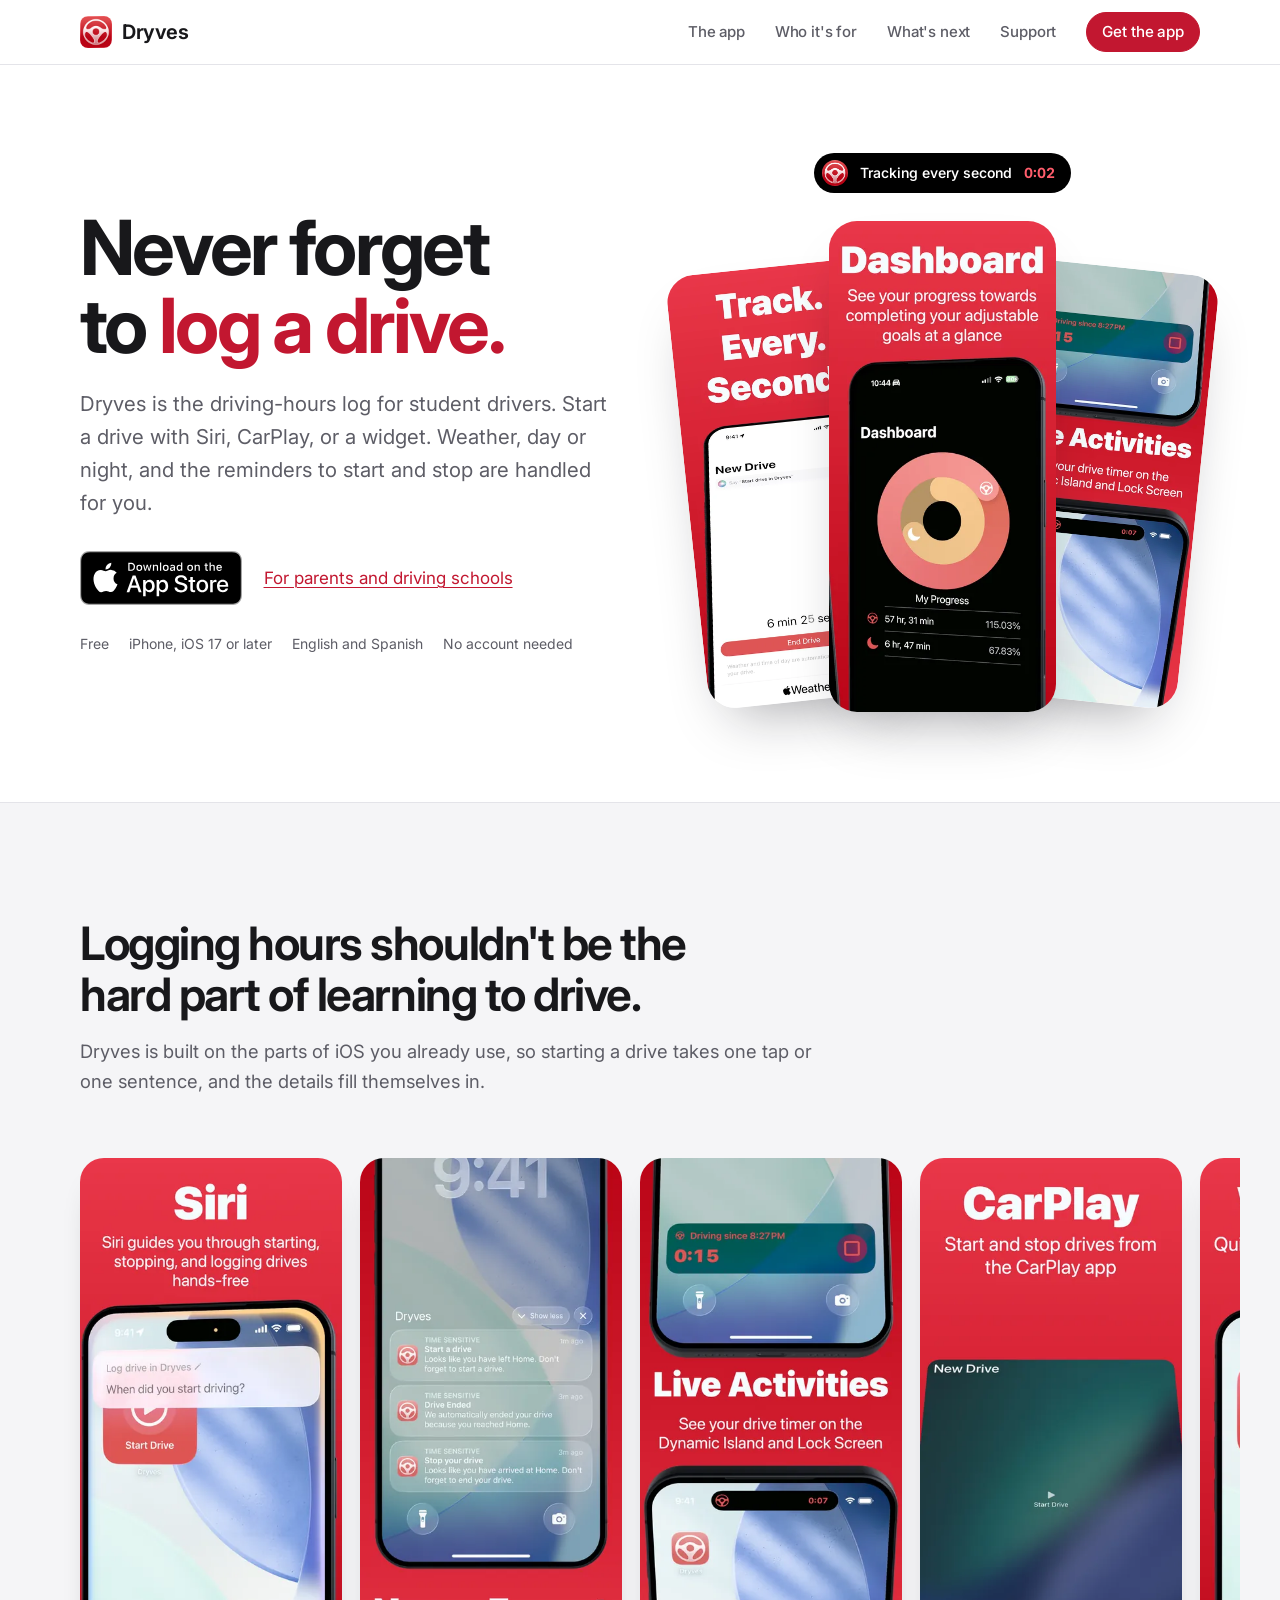
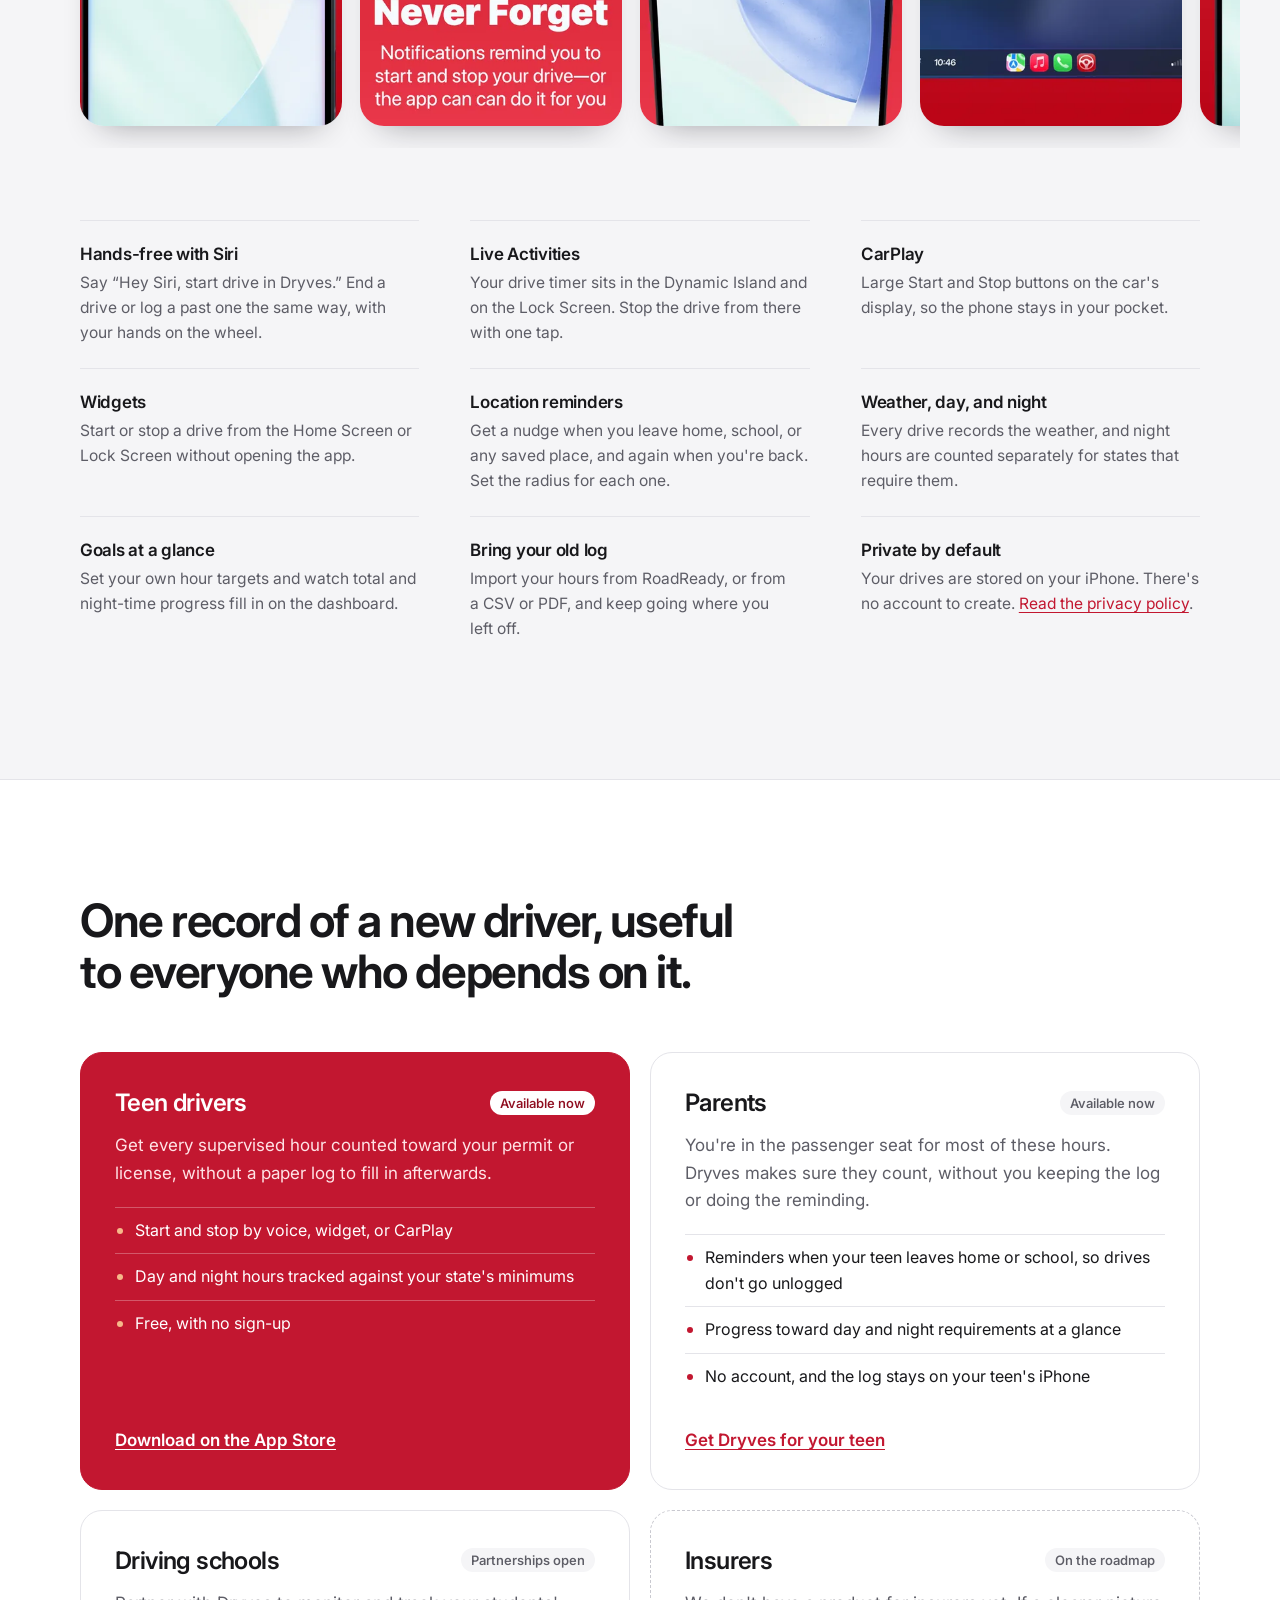
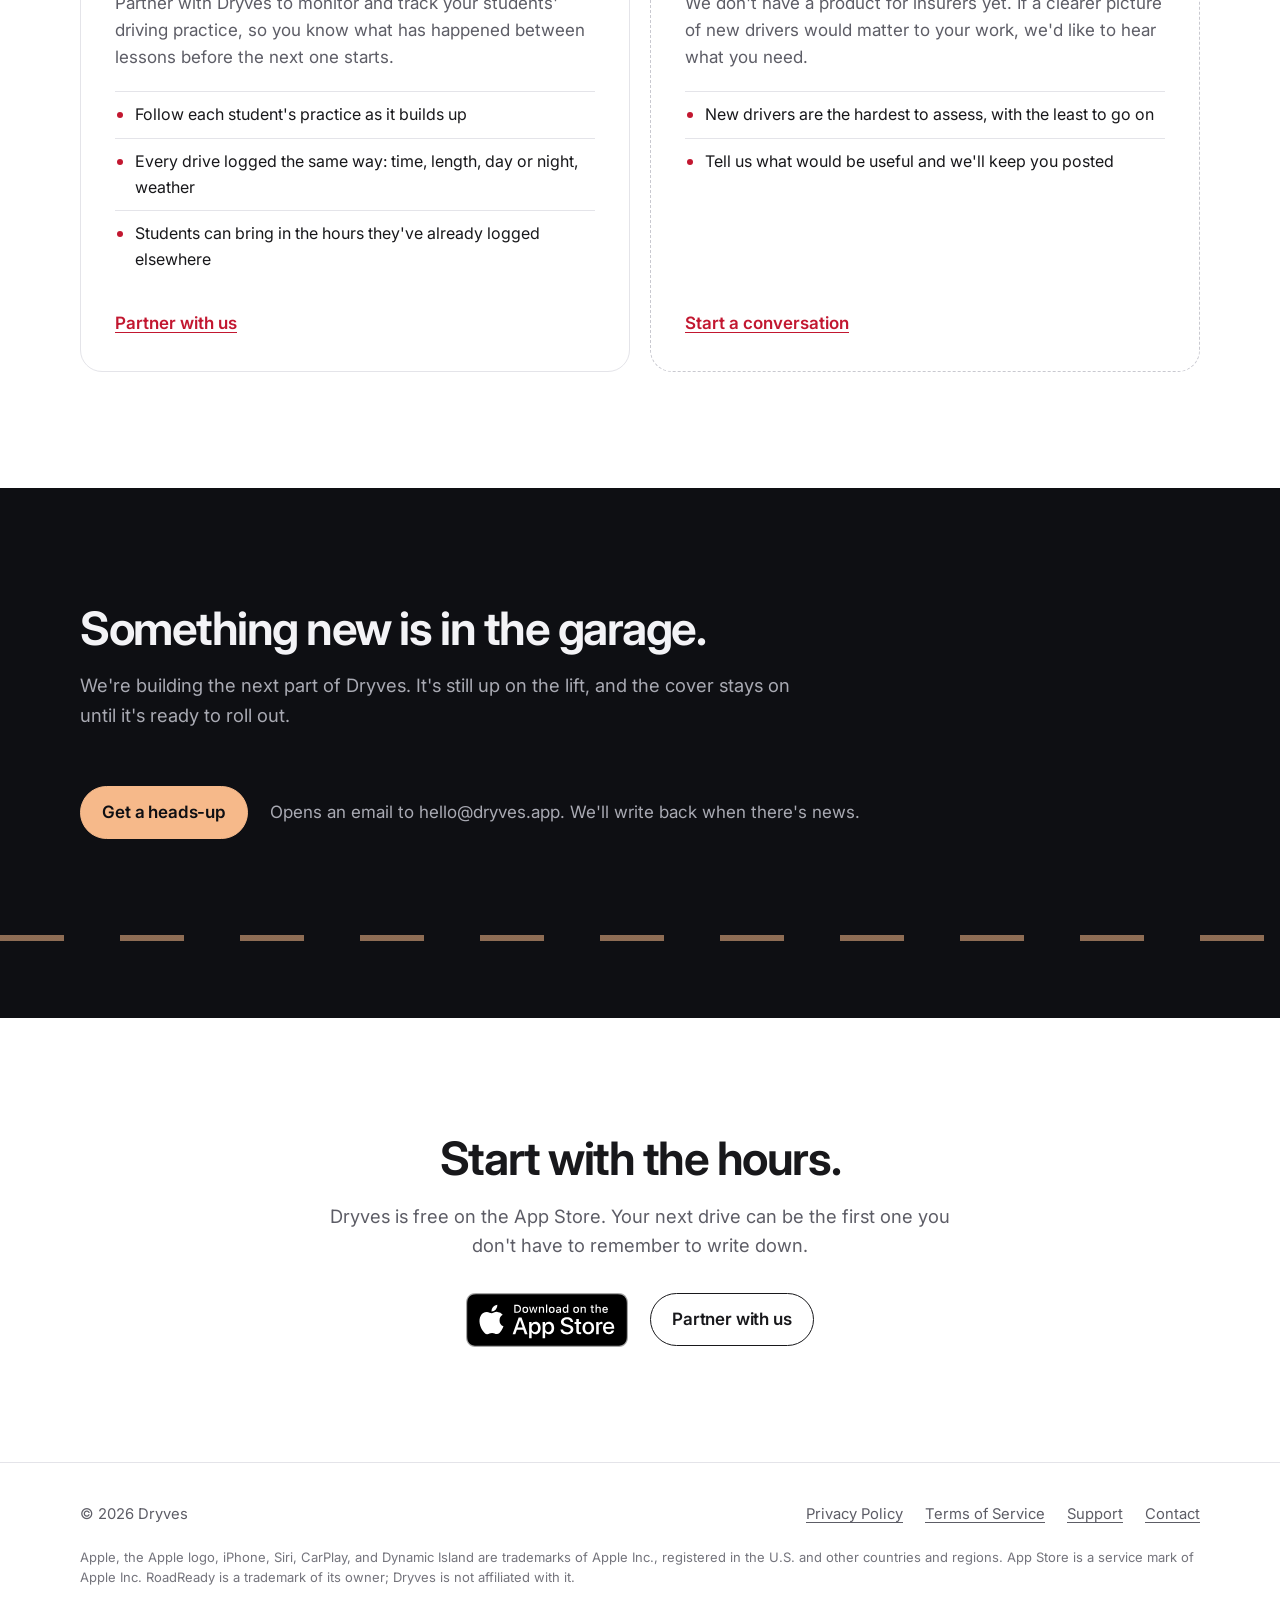
==== commit 1006c795: "Replace cream palette with neutral greys Warm cream background and warm greys become neutral white a" ====
--- a/public/index.html
+++ b/public/index.html
@@ -6,7 +6,7 @@
   <title>Dryves — Never forget to log a drive</title>
   <meta name="description" content="Dryves is the smart driving-hours logger for student drivers, with Siri, CarPlay, Live Activities, and automatic weather and day/night tracking. Built for teen drivers, their parents, and driving schools.">
   <meta name="apple-itunes-app" content="app-id=6759067319">
-  <meta name="theme-color" content="#fbf6f2">
+  <meta name="theme-color" content="#ffffff">
   <link rel="canonical" href="https://dryves.app/">
   <link rel="icon" type="image/png" sizes="32x32" href="assets/favicon-32.png">
   <link rel="apple-touch-icon" href="assets/apple-touch-icon.png">
--- a/public/index.css
+++ b/public/index.css
@@ -17,16 +17,20 @@
   --red-deep: #c21730;   /* buttons, links: passes AA with white */
   --red-ink: #8f0e20;
   --peach: #f6b98a;      /* the "day" arc on the in-app progress ring */
-  --paper: #fbf6f2;
-  --paper-2: #f3ebe5;
-  --ink: #1d1517;
-  --ink-2: #5c4f52;
-  --rule: #e4d8d1;
-  --night: #100d14;
-  --night-2: #1b1622;
-  --night-rule: #322a3b;
-  --night-ink: #f4eef0;
-  --night-ink-2: #b3a8b6;
+  /* neutrals carry no brand hue, so they hold up through the accent change */
+  --paper: #ffffff;
+  --paper-2: #f5f5f7;
+  --ink: #18181b;
+  --ink-2: #5d5d66;
+  --ink-3: #74747c;      /* small print; 4.6:1 on white */
+  --rule: #e4e4e9;
+  --rule-strong: #c9c9d0;
+  --shadow: 17, 17, 26;  /* rgb triplet for elevation shadows */
+  --night: #0e0f13;
+  --night-2: #18191f;
+  --night-rule: #2b2c34;
+  --night-ink: #f3f3f6;
+  --night-ink-2: #a9aab3;
 
   --sans: "Inter", -apple-system, BlinkMacSystemFont, "Segoe UI", Roboto, "Helvetica Neue", sans-serif;
 
@@ -158,7 +162,7 @@
 .fan { display: flex; justify-content: center; align-items: center; width: 100%; }
 .fan img {
   width: 39%; flex: none; border-radius: clamp(16px, 2.4vw, 28px);
-  box-shadow: 0 30px 60px -28px rgba(143, 14, 32, 0.55), 0 2px 0 rgba(255, 255, 255, 0.25) inset;
+  box-shadow: 0 30px 60px -28px rgba(var(--shadow), 0.42), 0 2px 0 rgba(255, 255, 255, 0.25) inset;
 }
 .fan img:nth-child(1) { transform: rotate(-6deg) translateY(4%); margin-right: -11%; }
 .fan img:nth-child(2) { z-index: 1; width: 44%; }
@@ -196,7 +200,7 @@
 .strip::-webkit-scrollbar-track { background: transparent; }
 .strip img {
   flex: none; width: min(262px, 68vw); border-radius: 24px; scroll-snap-align: center;
-  box-shadow: 0 18px 34px -22px rgba(143, 14, 32, 0.6);
+  box-shadow: 0 18px 34px -22px rgba(var(--shadow), 0.45);
 }
 
 .features {
@@ -234,7 +238,7 @@
 .aud .more { margin-top: auto; font-weight: 600; }
 .aud.now .more { color: #fff; }
 
-.aud.later { background: transparent; border-style: dashed; border-color: #cdbdb4; }
+.aud.later { background: transparent; border-style: dashed; border-color: var(--rule-strong); }
 
 @media (max-width: 760px) { .audiences { grid-template-columns: 1fr; } }
 
@@ -269,7 +273,7 @@
 .site-footer nav { display: flex; flex-wrap: wrap; gap: 0 22px; margin-left: auto; }
 .site-footer a { color: var(--ink-2); padding-block: 8px; }
 .site-footer a:hover { color: var(--red-deep); }
-.legal { flex-basis: 100%; font-size: 0.8125rem; color: #7a6c6f; }
+.legal { flex-basis: 100%; font-size: 0.8125rem; color: var(--ink-3); }
 
 /* ---------- Text pages (privacy, support) ---------- */
 
@@ -284,7 +288,7 @@
 .page .effective { color: var(--ink-2); font-size: 0.95rem; margin: -12px 0 24px; }
 .page .note { margin-top: 44px; padding-top: 20px; border-top: 1px solid var(--rule); font-size: 0.875rem; color: var(--ink-2); }
 .contact-card {
-  margin-top: 28px; background: #fff; border: 1px solid var(--rule); border-radius: var(--radius);
+  margin-top: 28px; background: var(--paper-2); border: 1px solid var(--rule); border-radius: var(--radius);
   padding: clamp(22px, 3vw, 32px);
 }
 .contact-card a { font-weight: 600; letter-spacing: -0.02em; font-size: clamp(1.15rem, 3.4vw, 1.5rem); overflow-wrap: anywhere; }
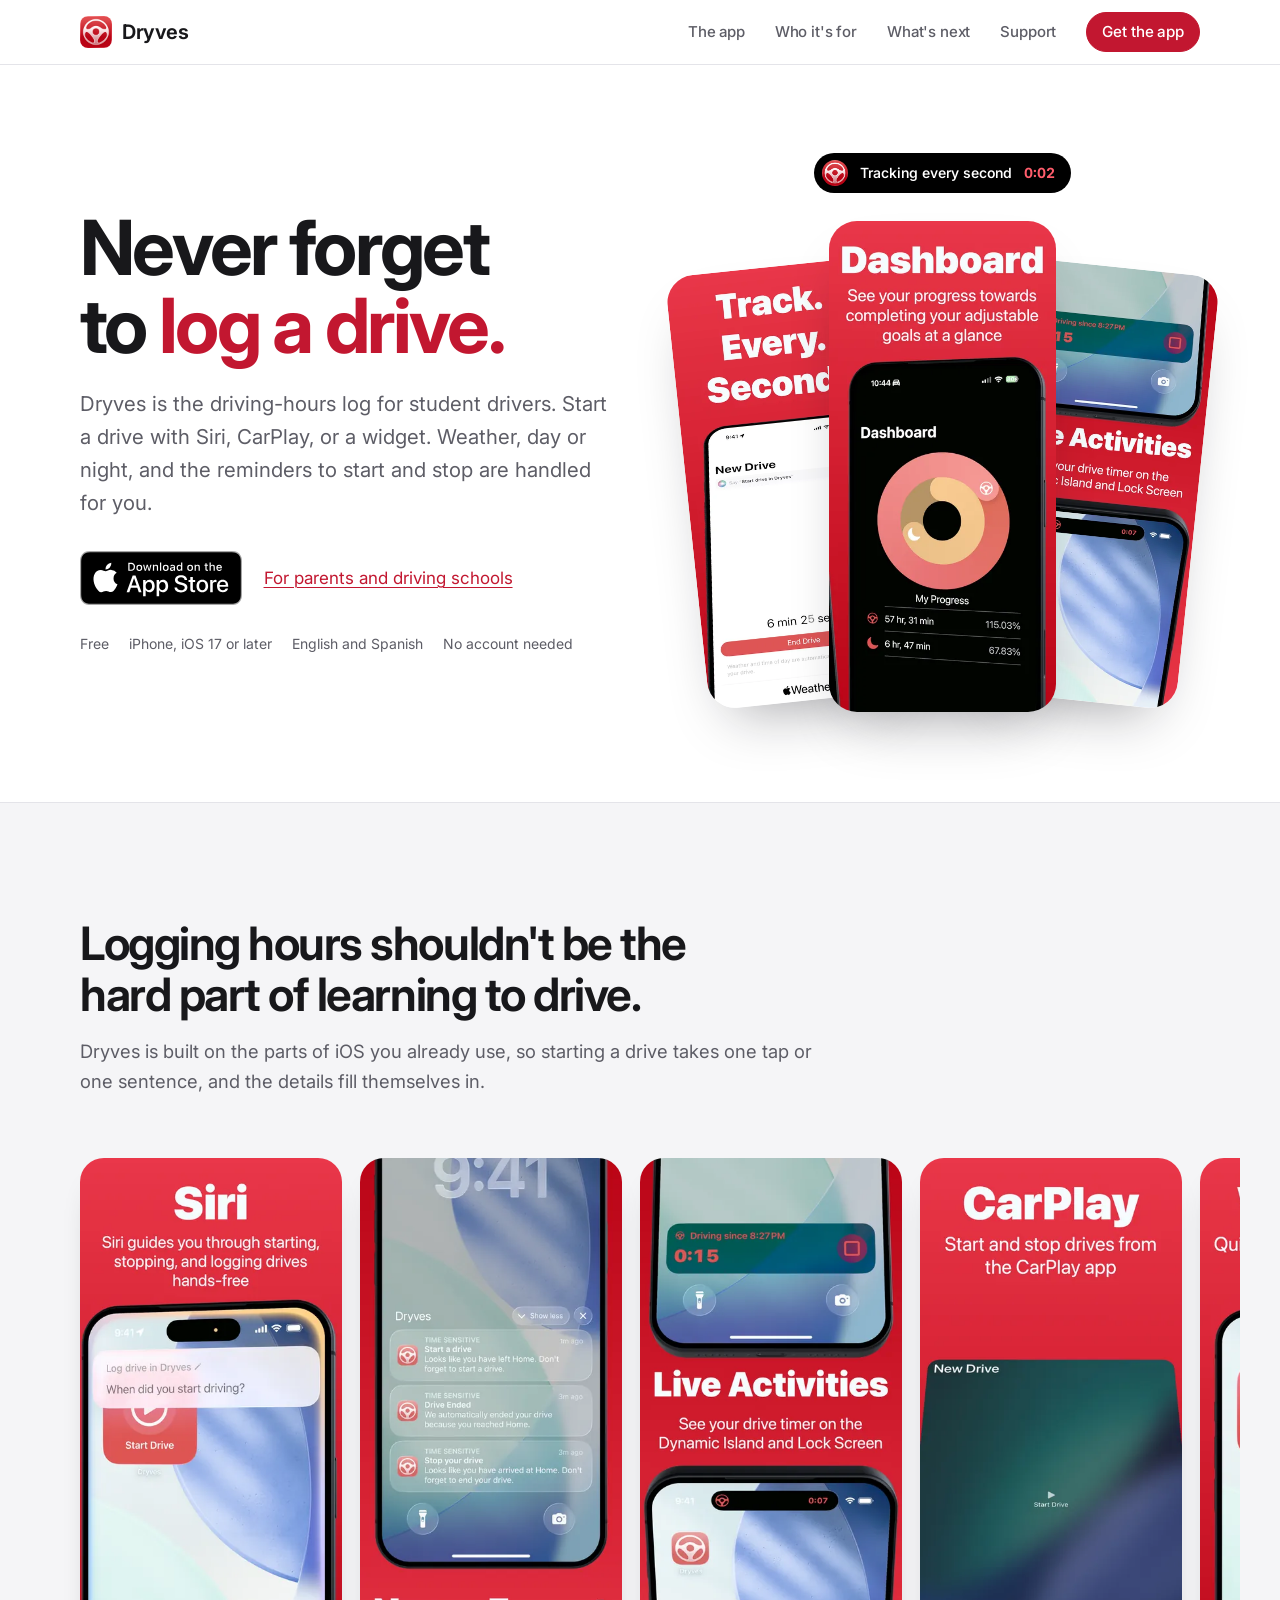
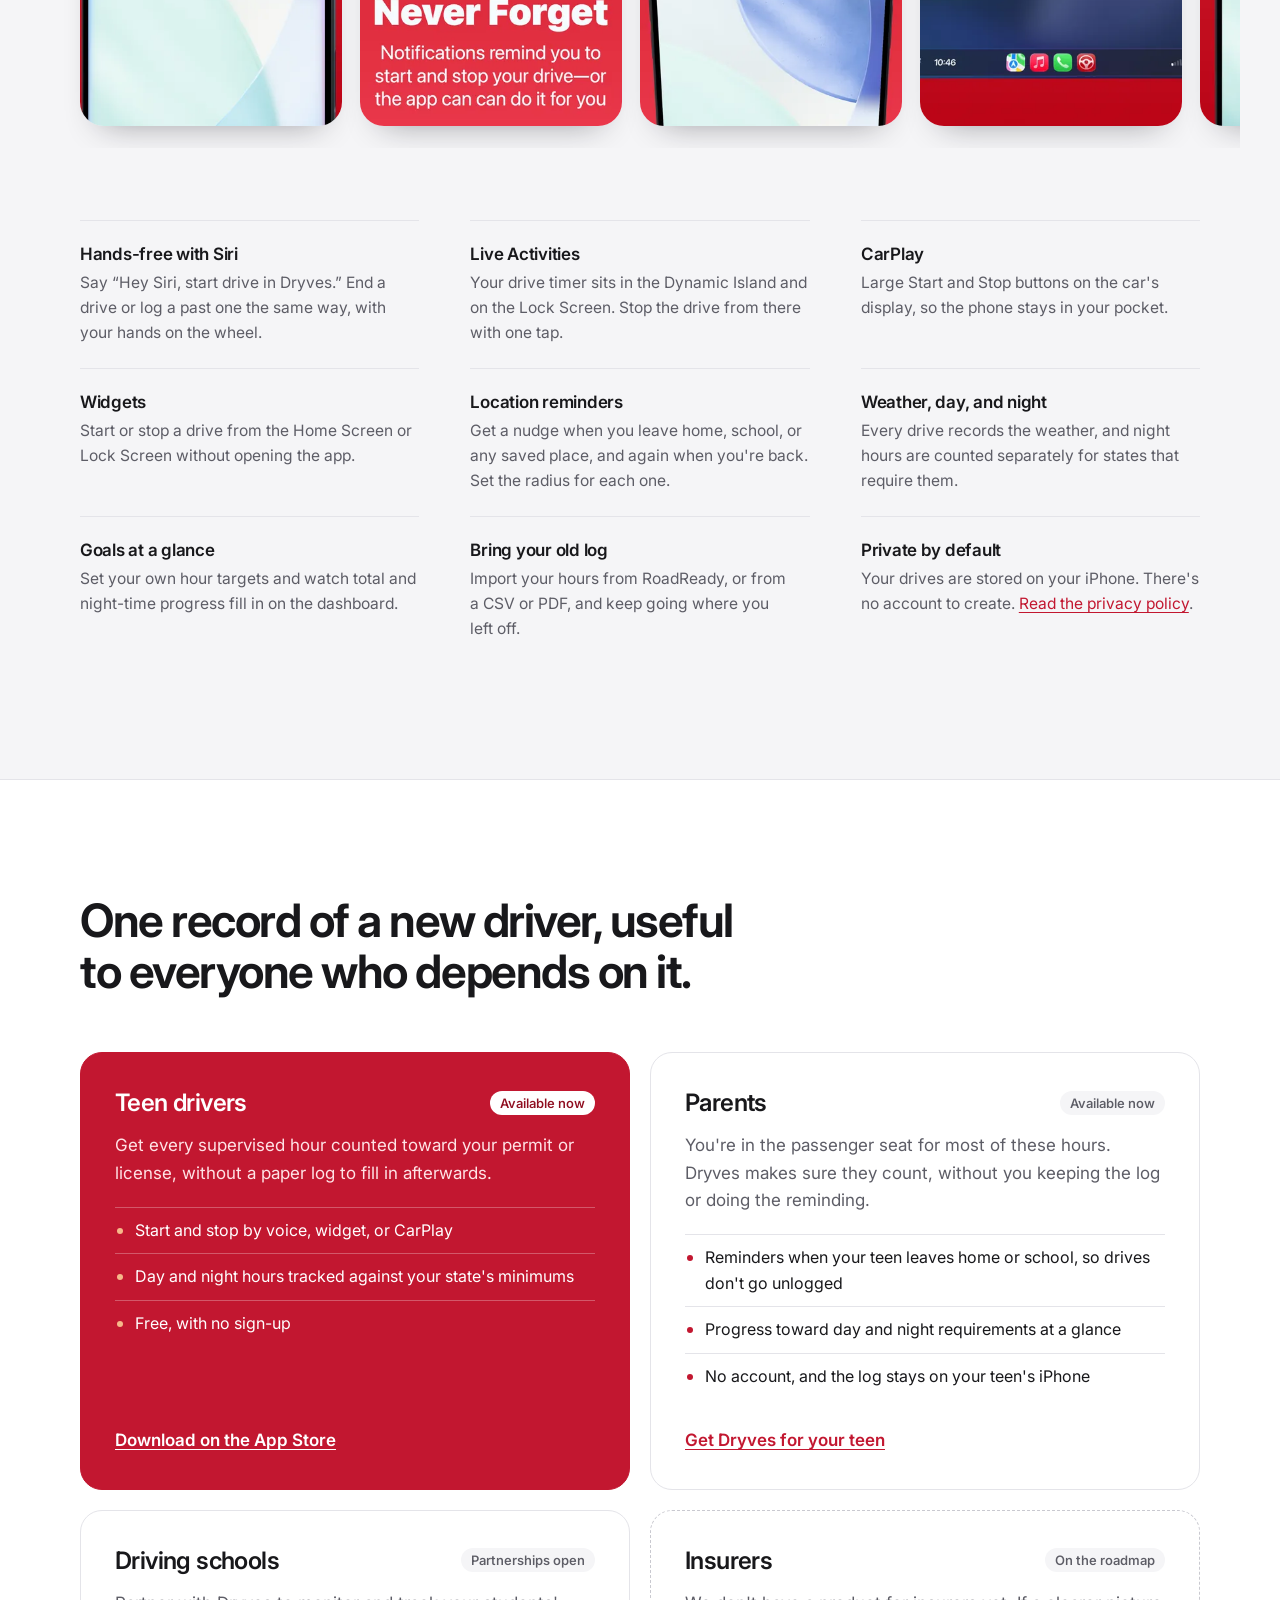
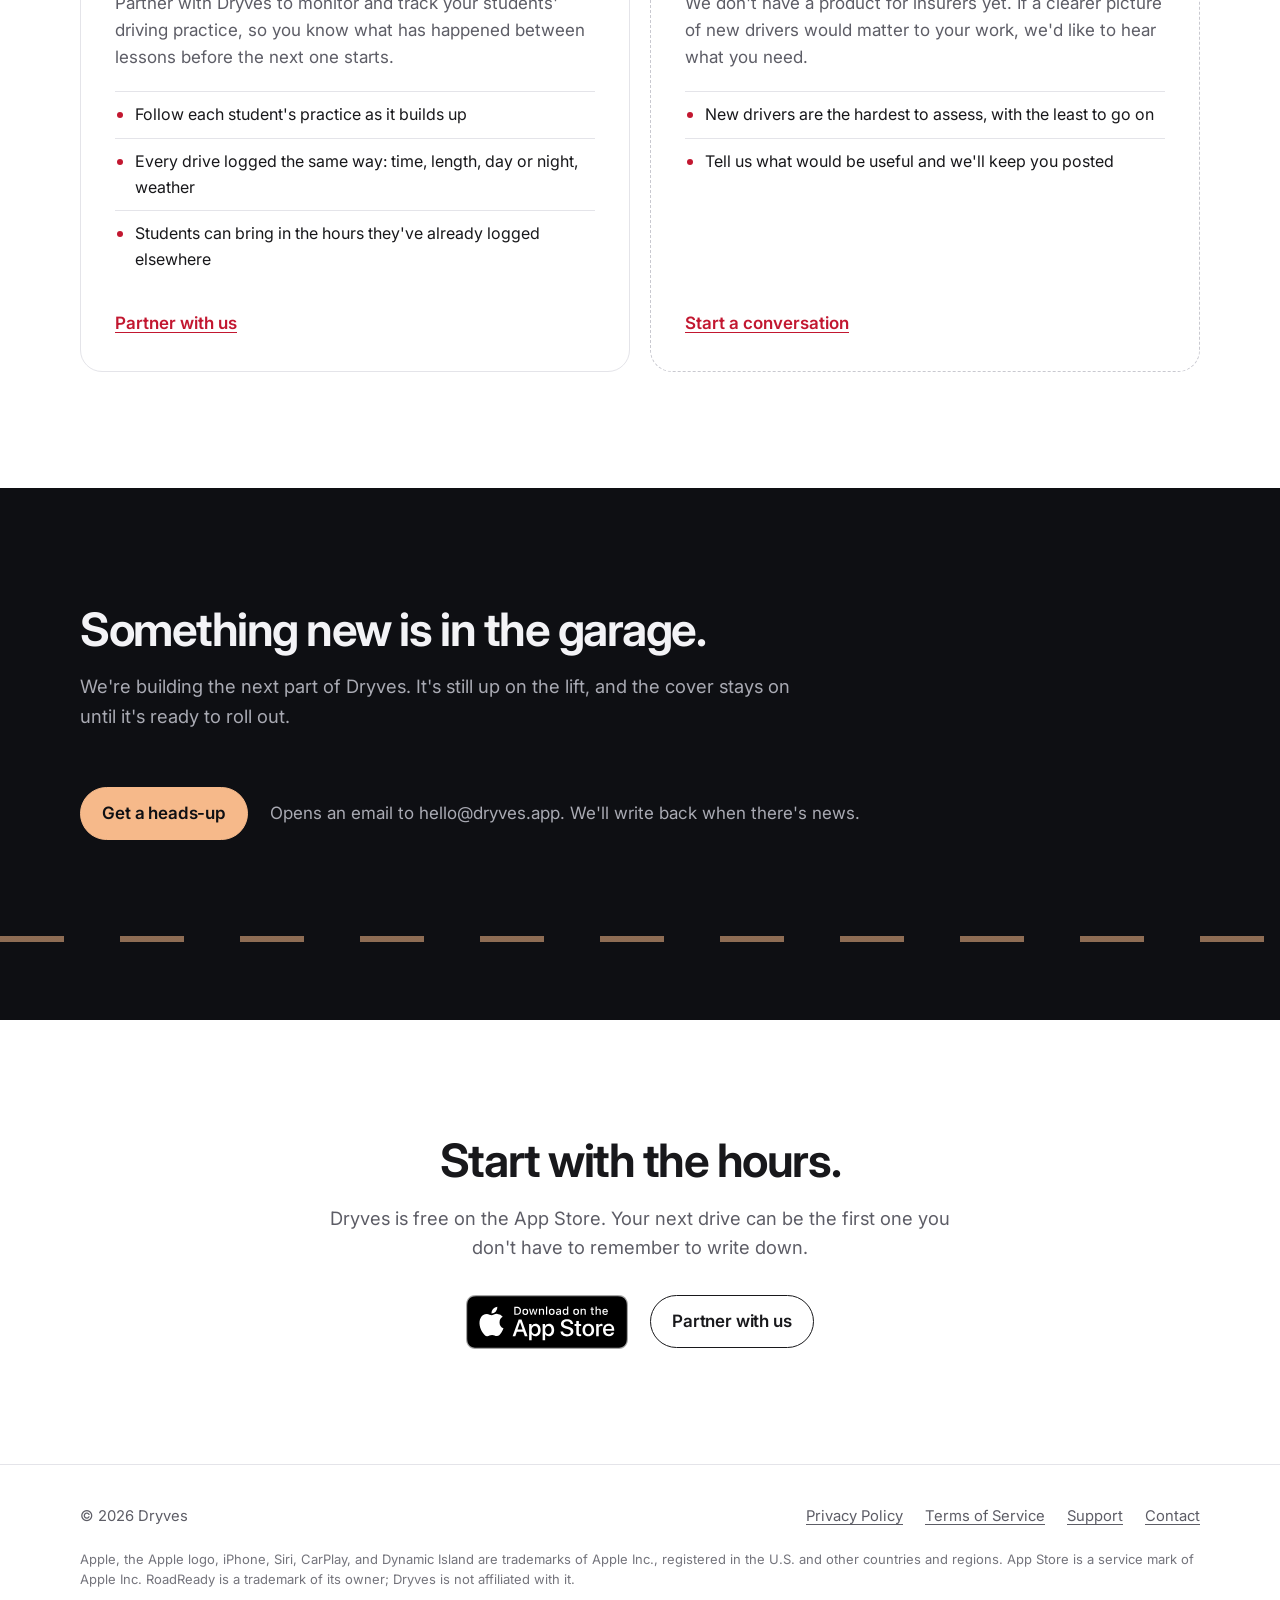
==== commit 07cb63f6: "Add dark mode that follows the system setting Neutral and accent colours become role tokens with a d" ====
--- a/public/index.html
+++ b/public/index.html
@@ -6,7 +6,8 @@
   <title>Dryves — Never forget to log a drive</title>
   <meta name="description" content="Dryves is the smart driving-hours logger for student drivers, with Siri, CarPlay, Live Activities, and automatic weather and day/night tracking. Built for teen drivers, their parents, and driving schools.">
   <meta name="apple-itunes-app" content="app-id=6759067319">
-  <meta name="theme-color" content="#ffffff">
+  <meta name="theme-color" content="#ffffff" media="(prefers-color-scheme: light)">
+  <meta name="theme-color" content="#0f0f12" media="(prefers-color-scheme: dark)">
   <link rel="canonical" href="https://dryves.app/">
   <link rel="icon" type="image/png" sizes="32x32" href="assets/favicon-32.png">
   <link rel="apple-touch-icon" href="assets/apple-touch-icon.png">
--- a/public/index.css
+++ b/public/index.css
@@ -11,7 +11,7 @@
 }
 
 :root {
-  color-scheme: light;
+  color-scheme: light dark;
 
   --red: #e93749;        /* App Store screenshot red */
   --red-deep: #c21730;   /* buttons, links: passes AA with white */
@@ -32,11 +32,40 @@
   --night-ink: #f3f3f6;
   --night-ink-2: #a9aab3;
 
+  /* roles: the dark scheme below redefines these, not the components */
+  --surface: #ffffff;    /* cards */
+  --chip: var(--paper-2);
+  --link: var(--red-deep);
+  --link-hover: var(--red-ink);
+  --btn-hover: var(--red-ink);
+  --night-edge: transparent;
+
   --sans: "Inter", -apple-system, BlinkMacSystemFont, "Segoe UI", Roboto, "Helvetica Neue", sans-serif;
 
   --wrap: 1120px;
   --gutter: clamp(20px, 5vw, 40px);
   --radius: 22px;
+}
+
+@media (prefers-color-scheme: dark) {
+  :root {
+    --paper: #0f0f12;
+    --paper-2: #16161a;
+    --ink: #f2f2f5;
+    --ink-2: #a8a8b2;
+    --ink-3: #8b8b95;      /* small print; 5.6:1 on --paper */
+    --rule: #26262c;
+    --rule-strong: #3e3e47;
+    --shadow: 0, 0, 0;
+    --night: #000000;
+    --night-edge: var(--rule);
+
+    --surface: #1a1a1f;
+    --chip: #2a2a31;
+    --link: #ff6b79;       /* red-deep is too dark to read on near-black */
+    --link-hover: #ff9ba4;
+    --btn-hover: #d8213a;
+  }
 }
 
 *, *::before, *::after { box-sizing: border-box; }
@@ -57,13 +86,13 @@
 
 img { max-width: 100%; height: auto; display: block; }
 
-a { color: var(--red-deep); text-underline-offset: 0.18em; text-decoration-thickness: 0.07em; }
+a { color: var(--link); text-underline-offset: 0.18em; text-decoration-thickness: 0.07em; }
 ::selection { background: var(--red-deep); color: #fff; }
 .night ::selection { background: var(--peach); color: var(--night); }
 .aud.now ::selection { background: #fff; color: var(--red-ink); }
-a:hover { color: var(--red-ink); }
-
-:focus-visible { outline: 3px solid var(--red-deep); outline-offset: 3px; border-radius: 6px; }
+a:hover { color: var(--link-hover); }
+
+:focus-visible { outline: 3px solid var(--link); outline-offset: 3px; border-radius: 6px; }
 .night :focus-visible { outline-color: var(--peach); }
 .aud.now :focus-visible { outline-color: #fff; }
 
@@ -83,9 +112,9 @@
 
 .skip {
   position: absolute; left: 12px; top: -60px; z-index: 100;
-  background: var(--ink); color: #fff; padding: 10px 16px; border-radius: 10px;
-}
-.skip:focus, .skip:hover { color: #fff; }
+  background: var(--ink); color: var(--paper); padding: 10px 16px; border-radius: 10px;
+}
+.skip:focus, .skip:hover { color: var(--paper); }
 .skip:focus { top: 12px; }
 
 /* ---------- Header ---------- */
@@ -119,7 +148,7 @@
   transition: background-color 0.15s, border-color 0.15s, color 0.15s;
 }
 .btn:active { transform: translateY(1px); }
-.btn:hover { background: var(--red-ink); border-color: var(--red-ink); color: #fff; }
+.btn:hover { background: var(--btn-hover); border-color: var(--btn-hover); color: #fff; }
 .btn.small { padding: 0.45em 1em; font-size: 0.95rem; }
 .site-nav a.btn, .site-nav a.btn:hover { color: #fff; }
 .btn.ghost { background: transparent; color: var(--ink); border-color: var(--ink); }
@@ -141,6 +170,7 @@
 .island {
   display: inline-flex; align-items: center; gap: 12px;
   background: #000; color: #fff; border-radius: 999px;
+  box-shadow: 0 0 0 1px var(--night-edge);
   padding: 7px 16px 7px 8px;
   font-size: 0.875rem; font-weight: 550;
 }
@@ -150,7 +180,7 @@
   min-width: 3.2ch; text-align: right;
 }
 
-.hero h1 em { font-style: normal; color: var(--red-deep); }
+.hero h1 em { font-style: normal; color: var(--link); }
 .hero .lede { margin-top: 24px; font-size: clamp(1.125rem, 1.6vw, 1.3rem); color: var(--ink-2); max-width: 34em; }
 .hero .cta { margin-top: 32px; display: flex; flex-wrap: wrap; align-items: center; gap: 14px 22px; }
 .badge-link { display: inline-block; border-radius: 9px; transition: transform 0.25s cubic-bezier(0.16, 1, 0.3, 1); }
@@ -214,14 +244,14 @@
 /* Audiences */
 .audiences { display: grid; grid-template-columns: repeat(2, minmax(0, 1fr)); gap: 20px; }
 .aud {
-  display: flex; flex-direction: column; background: #fff; border: 1px solid var(--rule);
+  display: flex; flex-direction: column; background: var(--surface); border: 1px solid var(--rule);
   border-radius: var(--radius); padding: clamp(24px, 3vw, 34px);
 }
 .aud.now { background: var(--red-deep); border-color: var(--red-deep); color: #fff; }
 .aud-head { display: flex; flex-wrap: wrap; align-items: center; justify-content: space-between; gap: 10px 16px; }
 .tag {
   font-size: 0.8125rem; font-weight: 550; line-height: 1.4;
-  padding: 3px 10px; border-radius: 999px; background: var(--paper-2); color: var(--ink-2);
+  padding: 3px 10px; border-radius: 999px; background: var(--chip); color: var(--ink-2);
 }
 .aud.now .tag { background: #fff; color: var(--red-ink); }
 .aud h3 { font-size: 1.5rem; letter-spacing: -0.025em; }
@@ -232,7 +262,7 @@
 .aud.now li { border-color: rgba(255, 255, 255, 0.28); }
 .aud li::before {
   content: ""; position: absolute; left: 2px; top: calc(10px + 0.8em - 3px); width: 6px; height: 6px; border-radius: 50%;
-  background: var(--red-deep);
+  background: var(--link);
 }
 .aud.now li::before { background: var(--peach); }
 .aud .more { margin-top: auto; font-weight: 600; }
@@ -243,7 +273,7 @@
 @media (max-width: 760px) { .audiences { grid-template-columns: 1fr; } }
 
 /* What's next — the night section */
-.night { background: var(--night); color: var(--night-ink); position: relative; overflow: hidden; }
+.night { background: var(--night); color: var(--night-ink); position: relative; overflow: hidden; border-block: 1px solid var(--night-edge); }
 .night::before {
   /* headlights on a dark road */
   content: ""; position: absolute; inset: auto -10% -55% -10%; height: 90%;
@@ -272,7 +302,7 @@
 .site-footer .wrap { display: flex; flex-wrap: wrap; gap: 12px 28px; align-items: center; }
 .site-footer nav { display: flex; flex-wrap: wrap; gap: 0 22px; margin-left: auto; }
 .site-footer a { color: var(--ink-2); padding-block: 8px; }
-.site-footer a:hover { color: var(--red-deep); }
+.site-footer a:hover { color: var(--link); }
 .legal { flex-basis: 100%; font-size: 0.8125rem; color: var(--ink-3); }
 
 /* ---------- Text pages (privacy, support) ---------- */
@@ -284,7 +314,7 @@
 .page p + p, .page ul + p { margin-top: 16px; }
 .page ul { margin: 12px 0 0; padding-left: 1.25em; }
 .page li + li { margin-top: 8px; }
-.page li::marker { color: var(--red-deep); }
+.page li::marker { color: var(--link); }
 .page .effective { color: var(--ink-2); font-size: 0.95rem; margin: -12px 0 24px; }
 .page .note { margin-top: 44px; padding-top: 20px; border-top: 1px solid var(--rule); font-size: 0.875rem; color: var(--ink-2); }
 .contact-card {
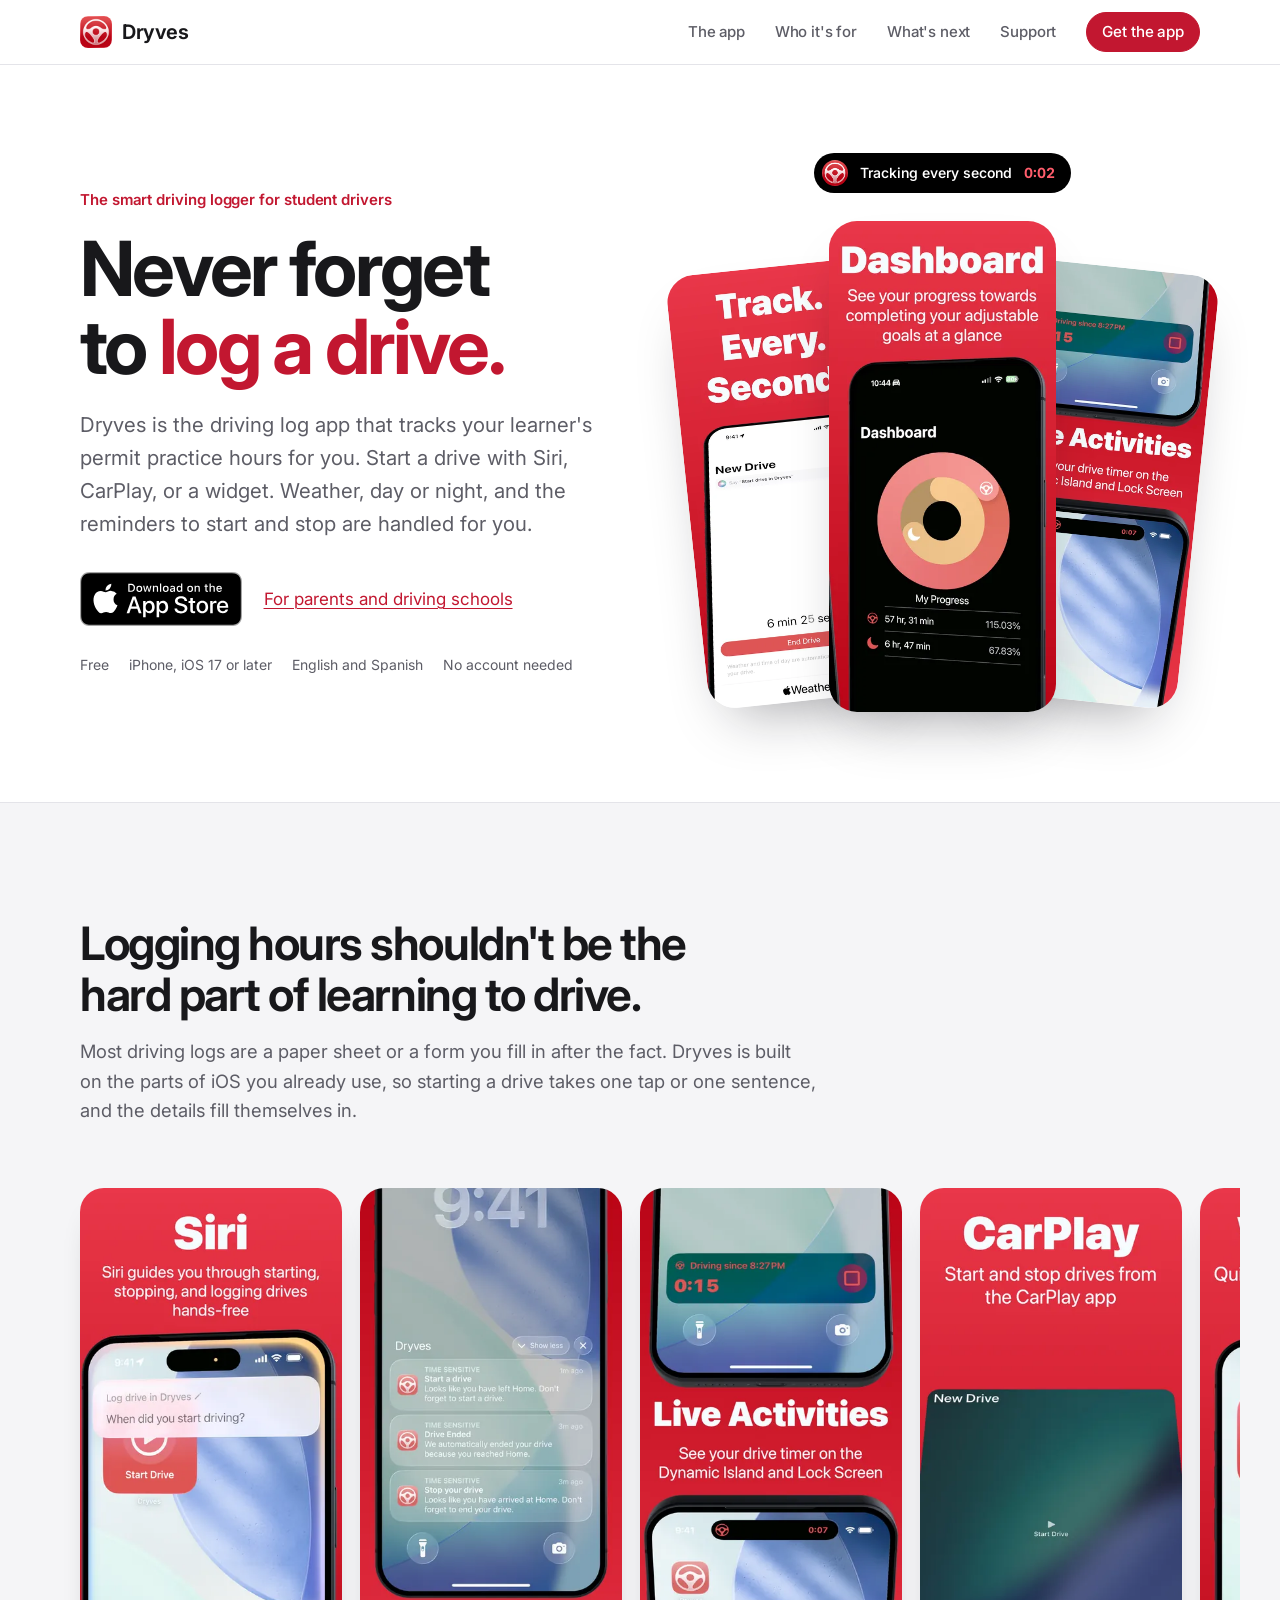
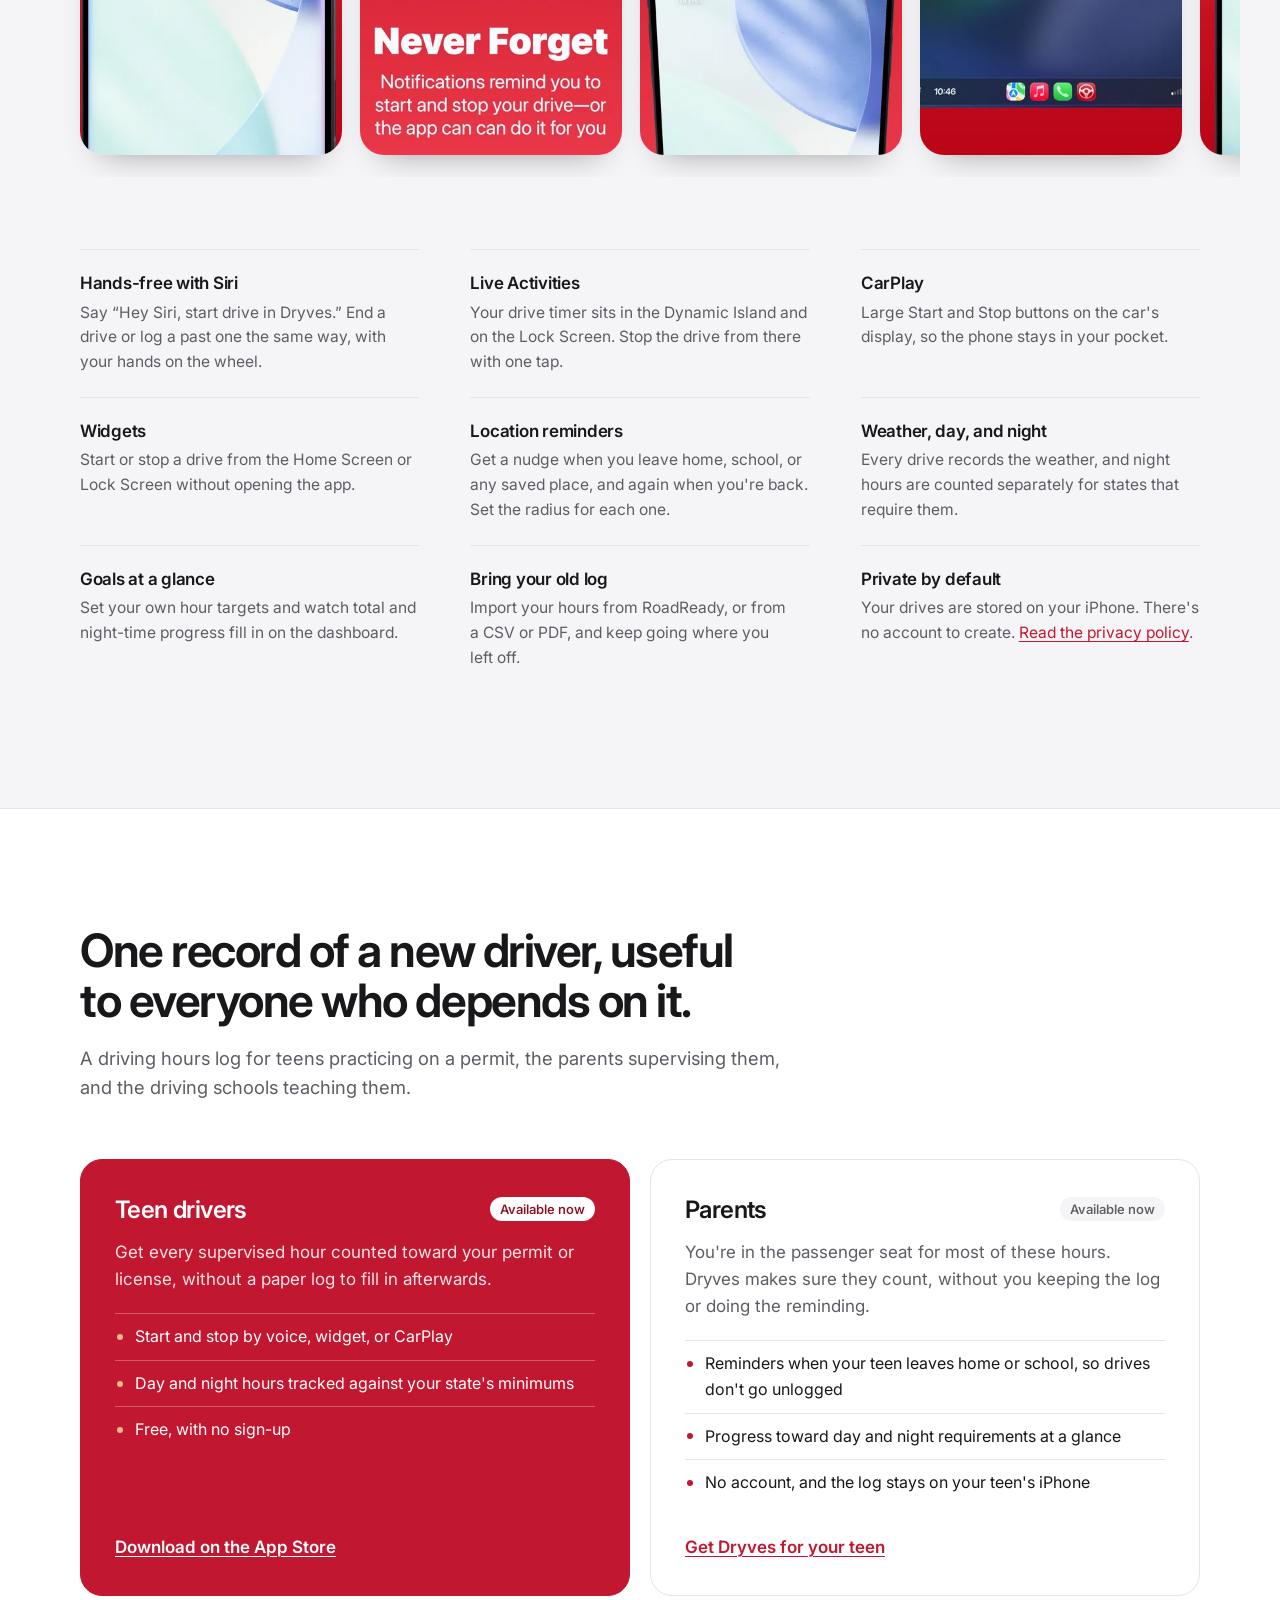
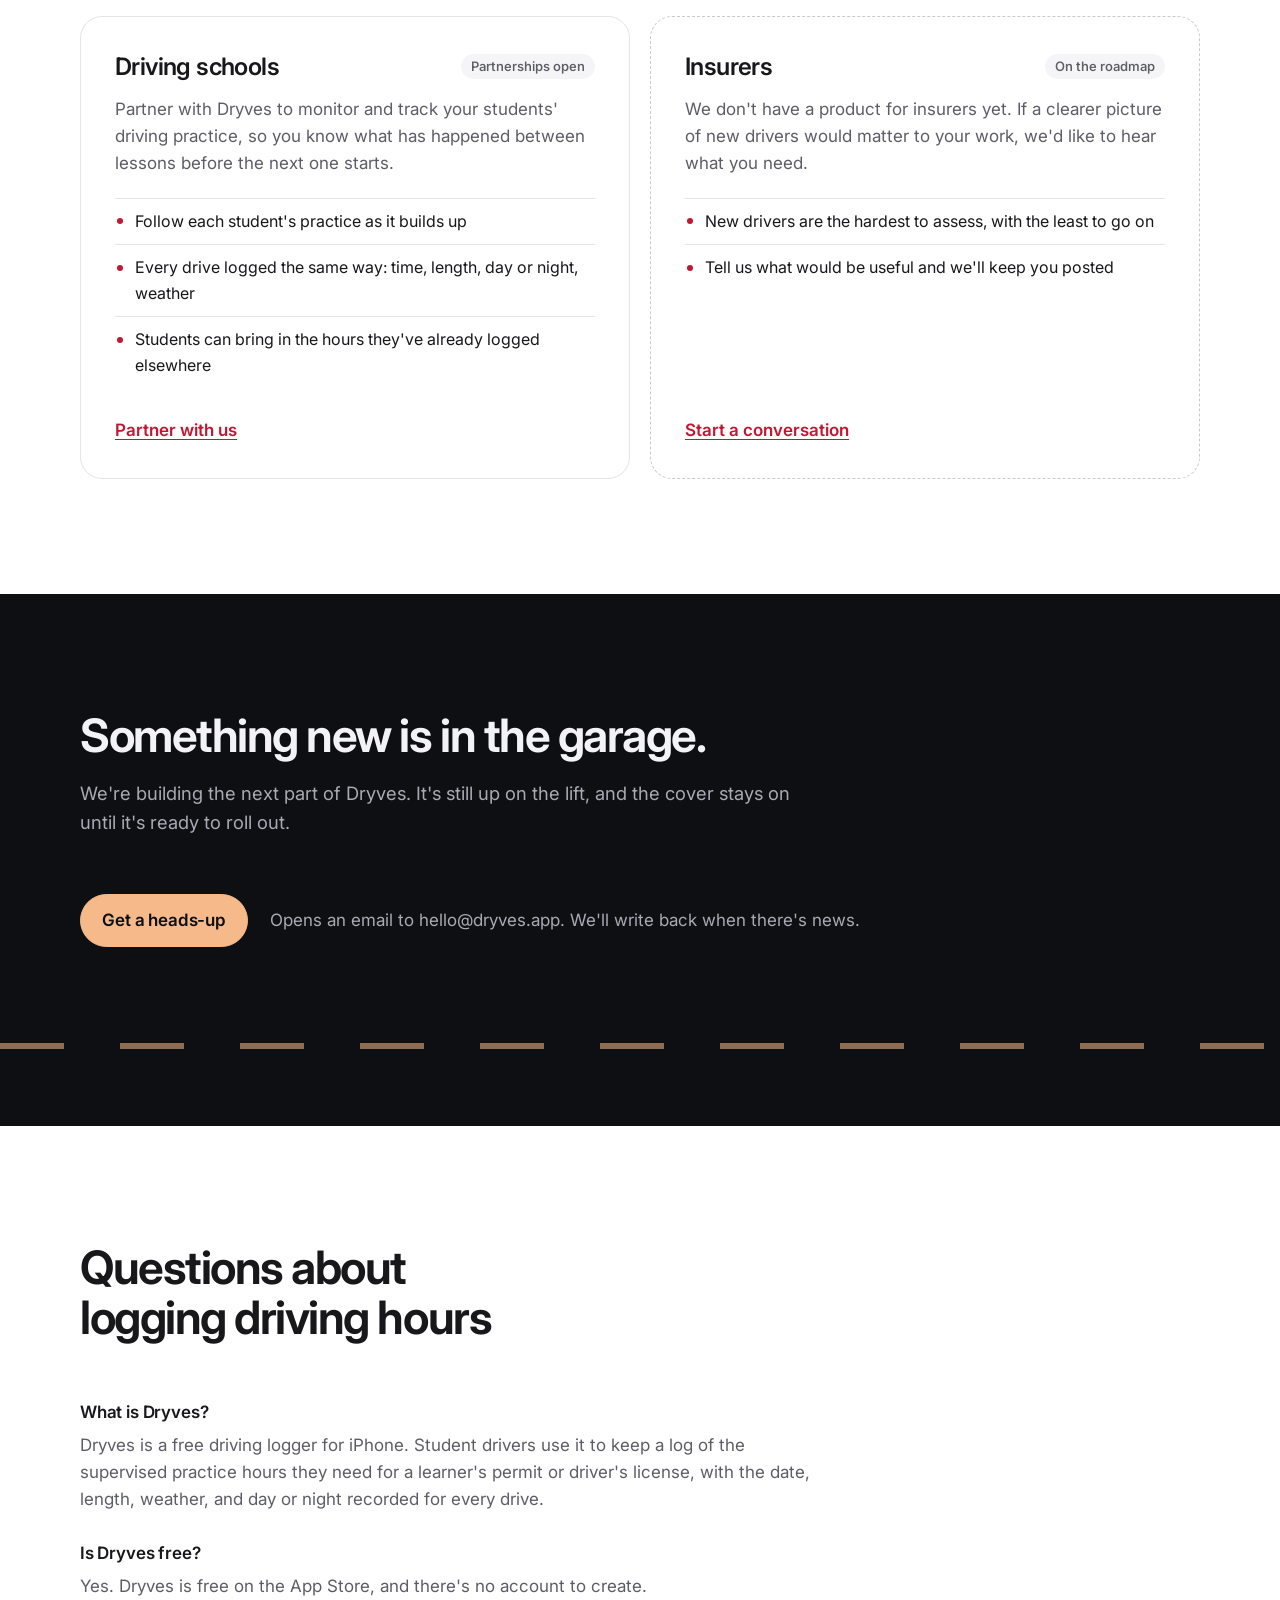
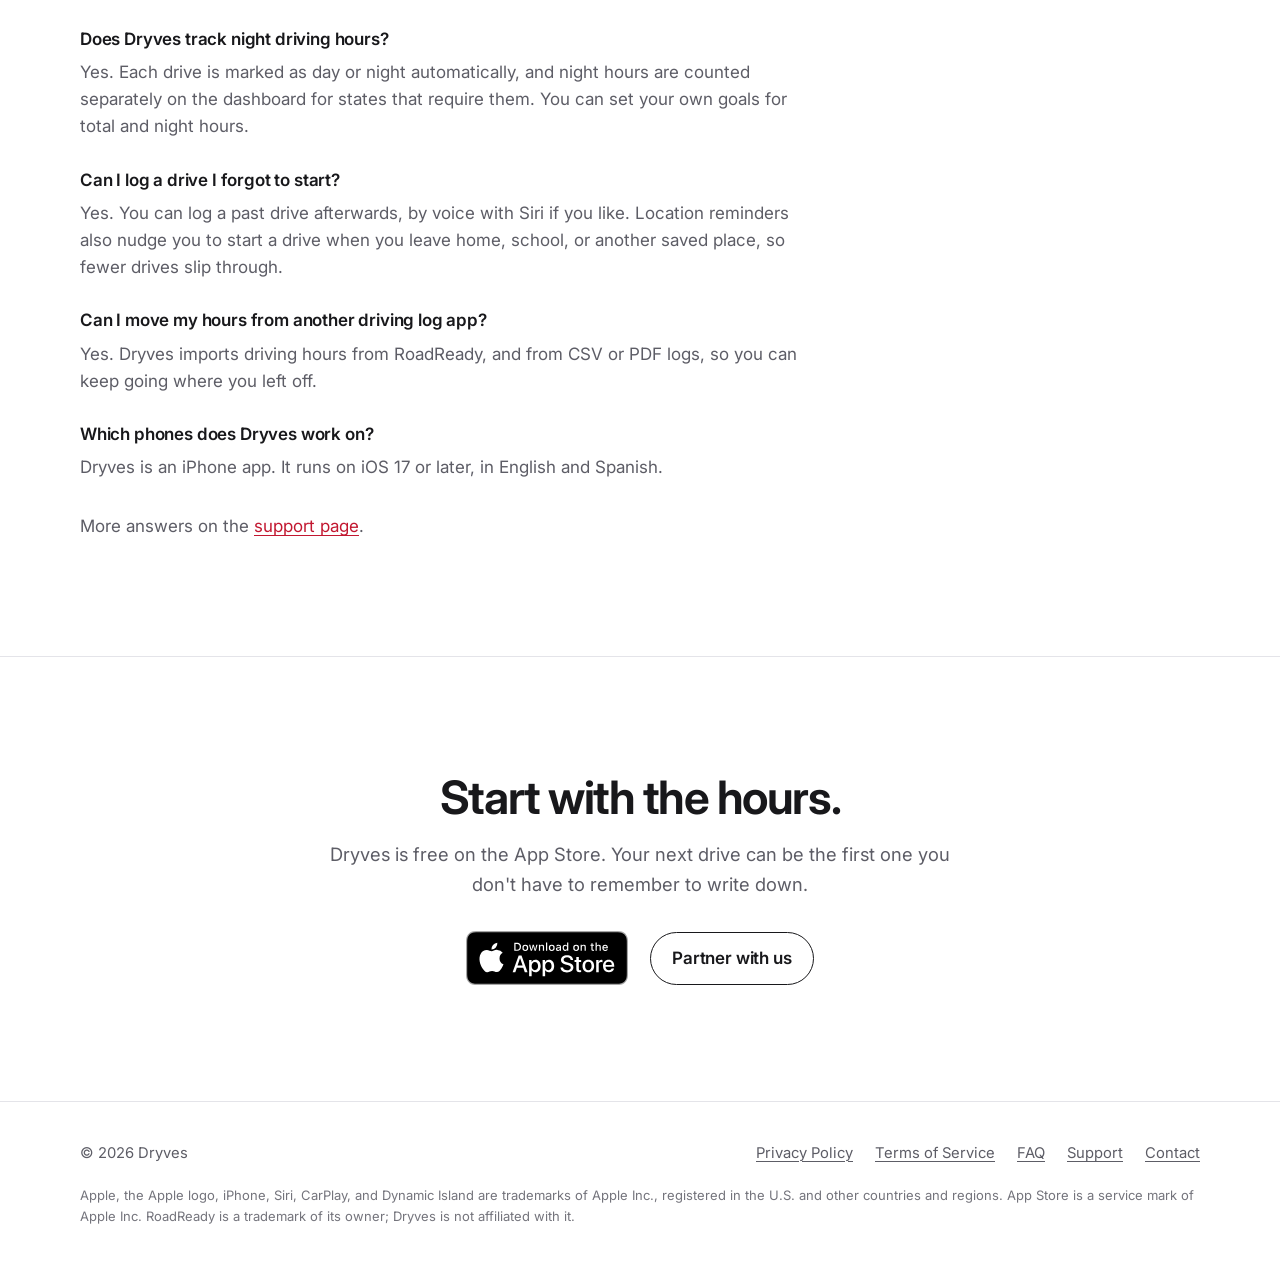
==== commit 6d14ecbc: "Improve SEO: keyword copy, structured data, FAQ, sitemap and robots.txt - Homepage title/description" ====
--- a/public/index.html
+++ b/public/index.html
@@ -3,33 +3,173 @@
 <head>
   <meta charset="UTF-8">
   <meta name="viewport" content="width=device-width, initial-scale=1.0">
-  <title>Dryves — Never forget to log a drive</title>
-  <meta name="description" content="Dryves is the smart driving-hours logger for student drivers, with Siri, CarPlay, Live Activities, and automatic weather and day/night tracking. Built for teen drivers, their parents, and driving schools.">
+  <title>Dryves: Smart Driving Logger for Student Drivers</title>
+  <meta name="description" content="Dryves is a free driving log app for iPhone. Track supervised practice hours for your learner's permit with Siri, CarPlay, and widgets, with day and night hours and weather logged automatically.">
   <meta name="apple-itunes-app" content="app-id=6759067319">
   <meta name="theme-color" content="#ffffff" media="(prefers-color-scheme: light)">
   <meta name="theme-color" content="#0f0f12" media="(prefers-color-scheme: dark)">
+  <meta name="robots" content="index, follow, max-image-preview:large">
   <link rel="canonical" href="https://dryves.app/">
   <link rel="icon" type="image/png" sizes="32x32" href="assets/favicon-32.png">
   <link rel="apple-touch-icon" href="assets/apple-touch-icon.png">
   <meta property="og:type" content="website">
+  <meta property="og:site_name" content="Dryves">
   <meta property="og:url" content="https://dryves.app/">
-  <meta property="og:title" content="Dryves — Never forget to log a drive">
-  <meta property="og:description" content="The smart driving-hours logger for student drivers. Free on the App Store.">
+  <meta property="og:title" content="Dryves: Smart Driving Logger for Student Drivers">
+  <meta property="og:description" content="The free driving log app for student drivers. Log permit practice hours with Siri, CarPlay, and widgets.">
   <meta property="og:image" content="https://dryves.app/assets/icon-512.png">
+  <meta property="og:image:alt" content="The Dryves app icon">
+  <meta property="og:locale" content="en_US">
   <meta name="twitter:card" content="summary">
+  <meta name="twitter:title" content="Dryves: Smart Driving Logger for Student Drivers">
+  <meta name="twitter:description" content="The free driving log app for student drivers. Log permit practice hours with Siri, CarPlay, and widgets.">
+  <meta name="twitter:image" content="https://dryves.app/assets/icon-512.png">
   <link rel="preload" href="assets/fonts/inter-latin-var.woff2" as="font" type="font/woff2" crossorigin>
   <link rel="stylesheet" href="index.css">
   <script type="application/ld+json">
   {
     "@context": "https://schema.org",
-    "@type": "SoftwareApplication",
-    "name": "Dryves - Smart Driving Logger",
-    "operatingSystem": "iOS 17.0 or later",
-    "applicationCategory": "EducationalApplication",
-    "url": "https://dryves.app/",
-    "downloadUrl": "https://apps.apple.com/us/app/dryves-smart-driving-logger/id6759067319",
-    "image": "https://dryves.app/assets/icon-512.png",
-    "offers": { "@type": "Offer", "price": "0", "priceCurrency": "USD" }
+    "@graph": [
+      {
+        "@type": "WebSite",
+        "@id": "https://dryves.app/#website",
+        "url": "https://dryves.app/",
+        "name": "Dryves",
+        "alternateName": ["Dryves App", "Dryves Driving Logger"],
+        "description": "The smart driving logger for student drivers.",
+        "publisher": { "@id": "https://dryves.app/#organization" },
+        "inLanguage": "en-US"
+      },
+      {
+        "@type": "Organization",
+        "@id": "https://dryves.app/#organization",
+        "name": "Dryves",
+        "url": "https://dryves.app/",
+        "logo": {
+          "@type": "ImageObject",
+          "url": "https://dryves.app/assets/icon-512.png",
+          "width": 512,
+          "height": 512
+        },
+        "email": "hello@dryves.app",
+        "sameAs": ["https://apps.apple.com/us/app/dryves-smart-driving-logger/id6759067319"],
+        "contactPoint": [
+          { "@type": "ContactPoint", "contactType": "customer support", "email": "support@dryves.app", "url": "https://dryves.app/support.html", "availableLanguage": ["English", "Spanish"] },
+          { "@type": "ContactPoint", "contactType": "partnerships", "email": "partners@dryves.app" }
+        ]
+      },
+      {
+        "@type": "WebPage",
+        "@id": "https://dryves.app/#webpage",
+        "url": "https://dryves.app/",
+        "name": "Dryves: Smart Driving Logger for Student Drivers",
+        "isPartOf": { "@id": "https://dryves.app/#website" },
+        "about": { "@id": "https://dryves.app/#app" },
+        "primaryImageOfPage": "https://dryves.app/assets/screenshots/dashboard.webp",
+        "inLanguage": "en-US"
+      },
+      {
+        "@type": "MobileApplication",
+        "@id": "https://dryves.app/#app",
+        "name": "Dryves - Smart Driving Logger",
+        "alternateName": "Dryves",
+        "description": "A driving log app for student drivers. Log supervised practice hours for a learner's permit or driver's license with Siri, CarPlay, Live Activities, and widgets, with weather and day or night hours recorded automatically.",
+        "operatingSystem": "iOS 17.0 or later",
+        "applicationCategory": "EducationalApplication",
+        "applicationSubCategory": "Driving log",
+        "url": "https://dryves.app/",
+        "downloadUrl": "https://apps.apple.com/us/app/dryves-smart-driving-logger/id6759067319",
+        "installUrl": "https://apps.apple.com/us/app/dryves-smart-driving-logger/id6759067319",
+        "image": "https://dryves.app/assets/icon-512.png",
+        "screenshot": [
+          "https://dryves.app/assets/screenshots/dashboard.webp",
+          "https://dryves.app/assets/screenshots/new-drive.webp",
+          "https://dryves.app/assets/screenshots/drive-log.webp",
+          "https://dryves.app/assets/screenshots/live-activities.webp"
+        ],
+        "inLanguage": ["en", "es"],
+        "isAccessibleForFree": true,
+        "publisher": { "@id": "https://dryves.app/#organization" },
+        "featureList": [
+          "Start and stop drives hands-free with Siri",
+          "Drive timer in Live Activities and the Dynamic Island",
+          "CarPlay app",
+          "Home Screen and Lock Screen widgets",
+          "Location reminders to start and stop drives",
+          "Automatic weather and day or night tracking",
+          "Night driving hours counted separately",
+          "Adjustable hour goals with a progress dashboard",
+          "Import driving hours from RoadReady, CSV, or PDF",
+          "No account required; data stays on your iPhone"
+        ],
+        "offers": { "@type": "Offer", "price": "0", "priceCurrency": "USD", "availability": "https://schema.org/InStock" }
+      }
+    ]
+  }
+  </script>
+  <script type="application/ld+json">
+  {
+    "@context": "https://schema.org",
+    "@graph": [
+      {
+        "@type": "FAQPage",
+        "@id": "https://dryves.app/#faq",
+        "url": "https://dryves.app/#faq",
+        "isPartOf": {
+          "@id": "https://dryves.app/#website"
+        },
+        "mainEntity": [
+          {
+            "@type": "Question",
+            "name": "What is Dryves?",
+            "acceptedAnswer": {
+              "@type": "Answer",
+              "text": "Dryves is a free driving logger for iPhone. Student drivers use it to keep a log of the supervised practice hours they need for a learner's permit or driver's license, with the date, length, weather, and day or night recorded for every drive."
+            }
+          },
+          {
+            "@type": "Question",
+            "name": "Is Dryves free?",
+            "acceptedAnswer": {
+              "@type": "Answer",
+              "text": "Yes. Dryves is free on the App Store, and there's no account to create."
+            }
+          },
+          {
+            "@type": "Question",
+            "name": "Does Dryves track night driving hours?",
+            "acceptedAnswer": {
+              "@type": "Answer",
+              "text": "Yes. Each drive is marked as day or night automatically, and night hours are counted separately on the dashboard for states that require them. You can set your own goals for total and night hours."
+            }
+          },
+          {
+            "@type": "Question",
+            "name": "Can I log a drive I forgot to start?",
+            "acceptedAnswer": {
+              "@type": "Answer",
+              "text": "Yes. You can log a past drive afterwards, by voice with Siri if you like. Location reminders also nudge you to start a drive when you leave home, school, or another saved place, so fewer drives slip through."
+            }
+          },
+          {
+            "@type": "Question",
+            "name": "Can I move my hours from another driving log app?",
+            "acceptedAnswer": {
+              "@type": "Answer",
+              "text": "Yes. Dryves imports driving hours from RoadReady, and from CSV or PDF logs, so you can keep going where you left off."
+            }
+          },
+          {
+            "@type": "Question",
+            "name": "Which phones does Dryves work on?",
+            "acceptedAnswer": {
+              "@type": "Answer",
+              "text": "Dryves is an iPhone app. It runs on iOS 17 or later, in English and Spanish."
+            }
+          }
+        ]
+      }
+    ]
   }
   </script>
 </head>
@@ -56,8 +196,9 @@
     <section class="hero">
       <div class="wrap">
         <div>
+          <p class="eyebrow">The smart driving logger for student drivers</p>
           <h1>Never forget to <em>log a drive.</em></h1>
-          <p class="lede">Dryves is the driving-hours log for student drivers. Start a drive with Siri, CarPlay, or a widget. Weather, day or night, and the reminders to start and stop are handled for you.</p>
+          <p class="lede">Dryves is the driving log app that tracks your learner's permit practice hours for you. Start a drive with Siri, CarPlay, or a widget. Weather, day or night, and the reminders to start and stop are handled for you.</p>
           <div class="cta">
             <a class="badge-link" href="https://apps.apple.com/us/app/dryves-smart-driving-logger/id6759067319">
               <img src="assets/app-store-badge.svg" alt="Download on the App Store" width="162" height="54">
@@ -91,7 +232,7 @@
       <div class="wrap">
         <div class="section-head">
           <h2>Logging hours shouldn't be the hard part of learning to drive.</h2>
-          <p>Dryves is built on the parts of iOS you already use, so starting a drive takes one tap or one sentence, and the details fill themselves in.</p>
+          <p>Most driving logs are a paper sheet or a form you fill in after the fact. Dryves is built on the parts of iOS you already use, so starting a drive takes one tap or one sentence, and the details fill themselves in.</p>
         </div>
 
         <div class="strip" role="region" aria-label="App screenshots" tabindex="0">
@@ -151,6 +292,7 @@
       <div class="wrap">
         <div class="section-head">
           <h2>One record of a new driver, useful to everyone who depends on it.</h2>
+          <p>A driving hours log for teens practicing on a permit, the parents supervising them, and the driving schools teaching them.</p>
         </div>
 
         <div class="audiences">
@@ -226,6 +368,34 @@
       <div class="lane" aria-hidden="true"></div>
     </section>
 
+    <section class="faq-section" id="faq">
+      <div class="wrap">
+        <div class="section-head">
+          <h2>Questions about logging driving hours</h2>
+        </div>
+        <dl class="faq">
+          <dt>What is Dryves?</dt>
+          <dd>Dryves is a free driving logger for iPhone. Student drivers use it to keep a log of the supervised practice hours they need for a learner's permit or driver's license, with the date, length, weather, and day or night recorded for every drive.</dd>
+
+          <dt>Is Dryves free?</dt>
+          <dd>Yes. Dryves is free on the App Store, and there's no account to create.</dd>
+
+          <dt>Does Dryves track night driving hours?</dt>
+          <dd>Yes. Each drive is marked as day or night automatically, and night hours are counted separately on the dashboard for states that require them. You can set your own goals for total and night hours.</dd>
+
+          <dt>Can I log a drive I forgot to start?</dt>
+          <dd>Yes. You can log a past drive afterwards, by voice with Siri if you like. Location reminders also nudge you to start a drive when you leave home, school, or another saved place, so fewer drives slip through.</dd>
+
+          <dt>Can I move my hours from another driving log app?</dt>
+          <dd>Yes. Dryves imports driving hours from RoadReady, and from CSV or PDF logs, so you can keep going where you left off.</dd>
+
+          <dt>Which phones does Dryves work on?</dt>
+          <dd>Dryves is an iPhone app. It runs on iOS 17 or later, in English and Spanish.</dd>
+        </dl>
+        <p class="faq-more">More answers on the <a href="/support.html">support page</a>.</p>
+      </div>
+    </section>
+
     <section class="closing">
       <div class="wrap">
         <h2>Start with the hours.</h2>
@@ -247,6 +417,7 @@
       <nav aria-label="Footer">
         <a href="/privacy.html">Privacy Policy</a>
         <a href="/terms.html">Terms of Service</a>
+        <a href="#faq">FAQ</a>
         <a href="/support.html">Support</a>
         <a href="mailto:hello@dryves.app">Contact</a>
       </nav>
--- a/public/index.css
+++ b/public/index.css
@@ -180,6 +180,7 @@
   min-width: 3.2ch; text-align: right;
 }
 
+.eyebrow { margin-bottom: 18px; font-size: 0.9375rem; font-weight: 600; letter-spacing: -0.005em; color: var(--link); }
 .hero h1 em { font-style: normal; color: var(--link); }
 .hero .lede { margin-top: 24px; font-size: clamp(1.125rem, 1.6vw, 1.3rem); color: var(--ink-2); max-width: 34em; }
 .hero .cta { margin-top: 32px; display: flex; flex-wrap: wrap; align-items: center; gap: 14px 22px; }
@@ -322,6 +323,10 @@
   padding: clamp(22px, 3vw, 32px);
 }
 .contact-card a { font-weight: 600; letter-spacing: -0.02em; font-size: clamp(1.15rem, 3.4vw, 1.5rem); overflow-wrap: anywhere; }
+.faq-section + .closing { border-top: 1px solid var(--rule); }
+.faq-section .faq { max-width: 46rem; margin: 0; }
+.faq-section .faq dt:first-child { margin-top: 0; }
+.faq-more { margin-top: 32px; color: var(--ink-2); }
 .faq dt { font-weight: 600; font-size: 1.0625rem; letter-spacing: -0.01em; margin-top: 26px; }
 .faq dd { margin: 6px 0 0; color: var(--ink-2); }
 
